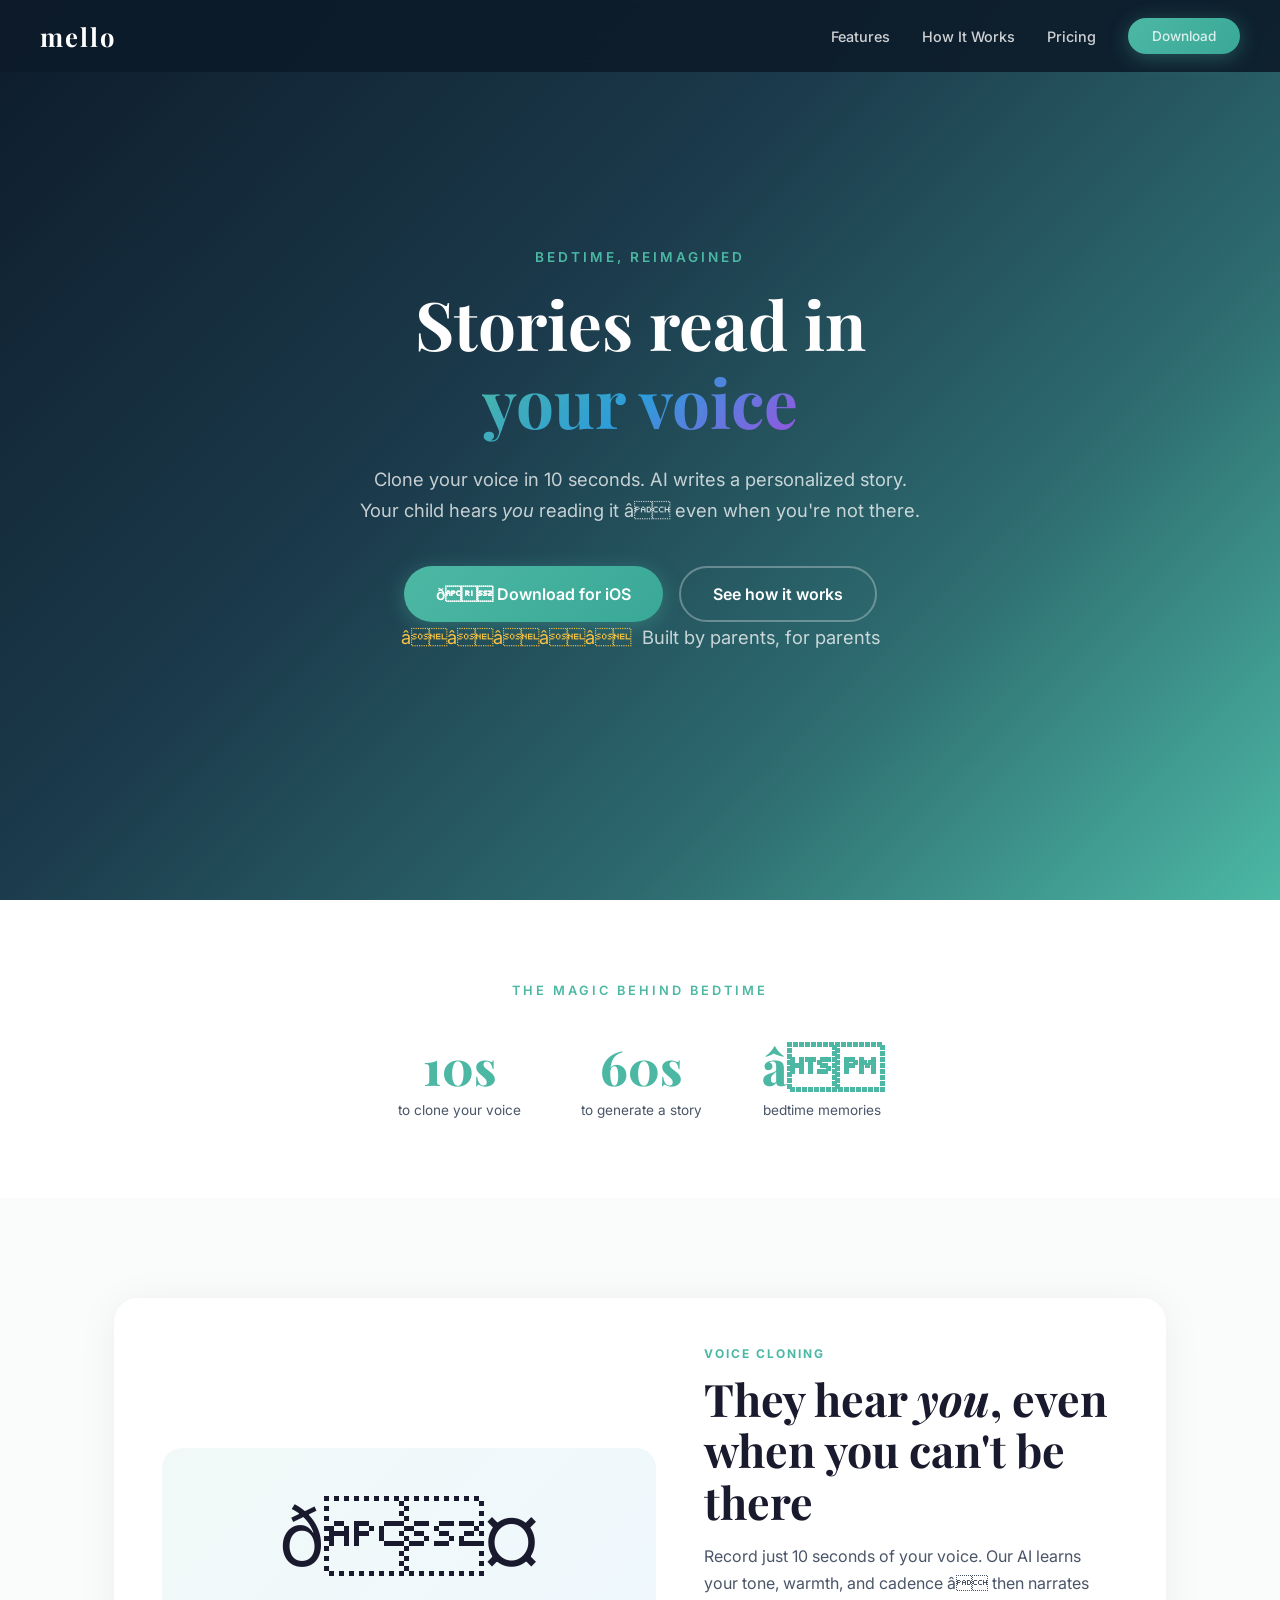
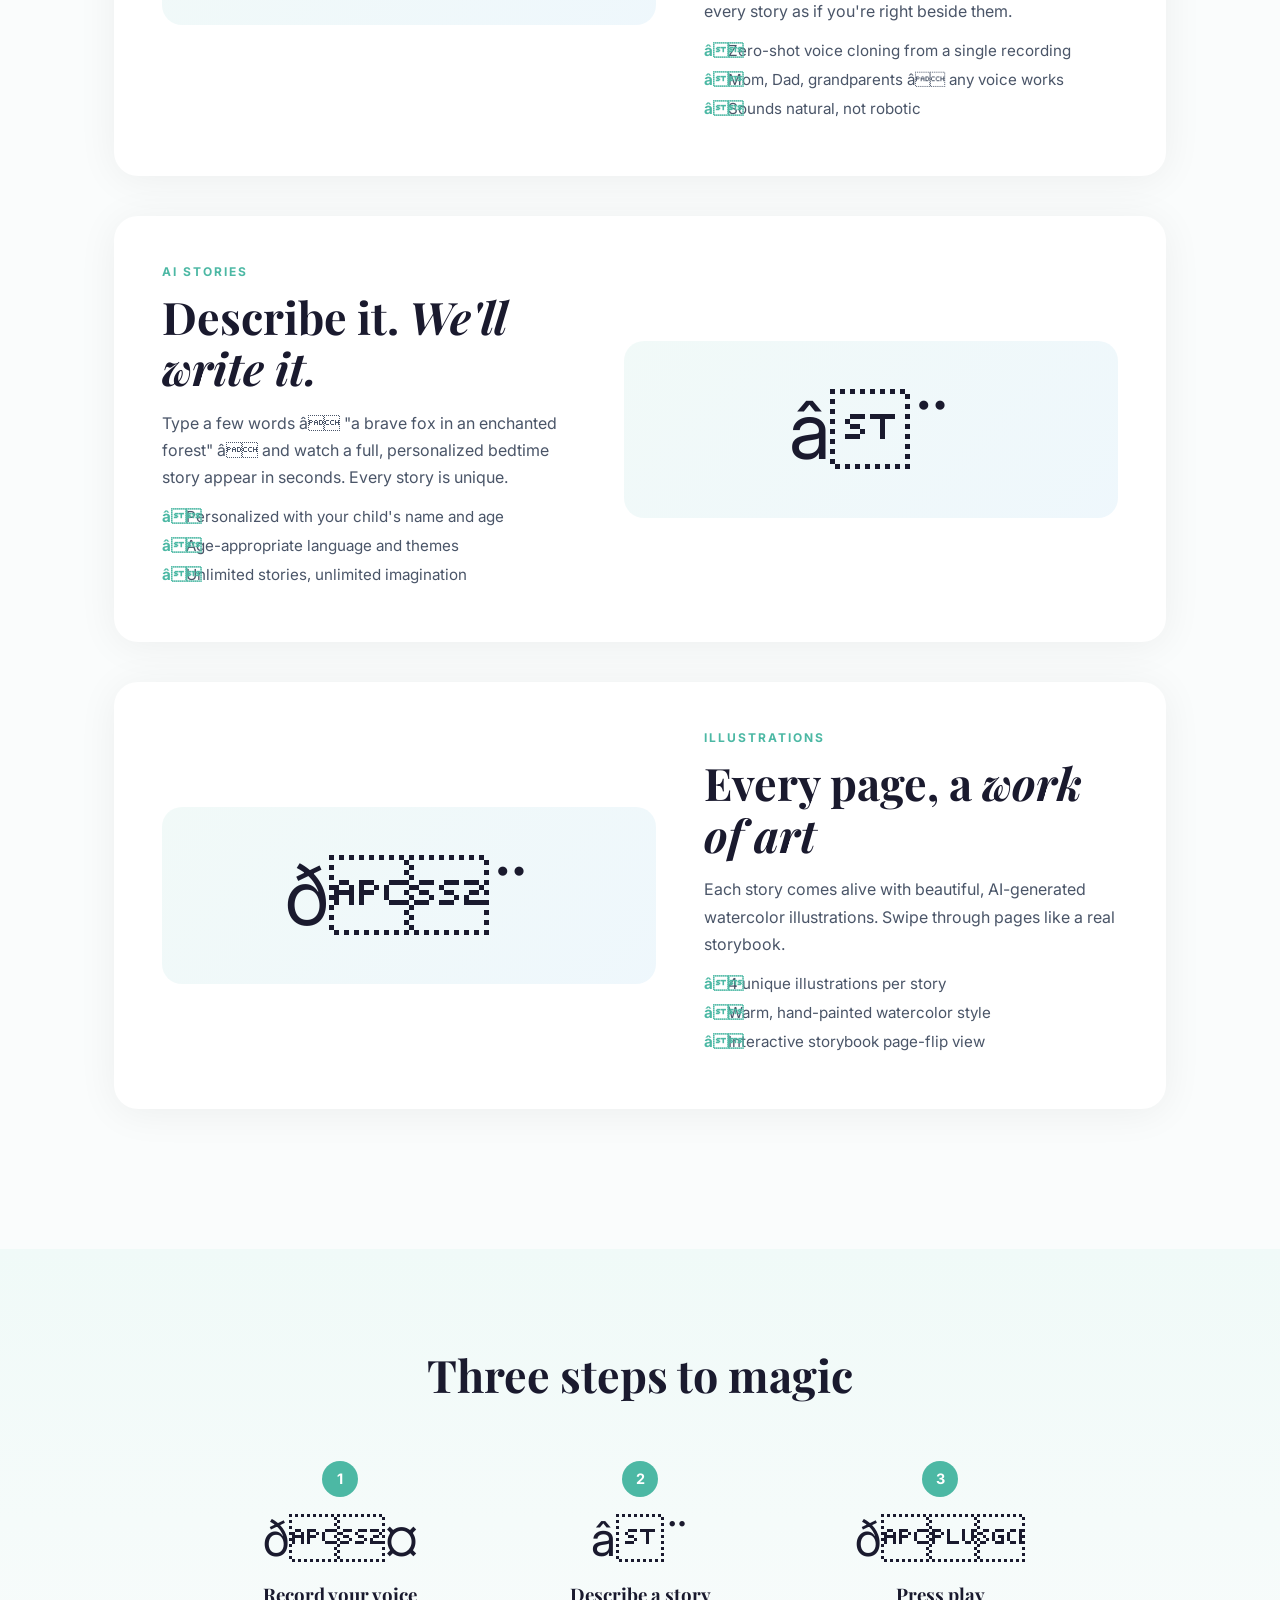
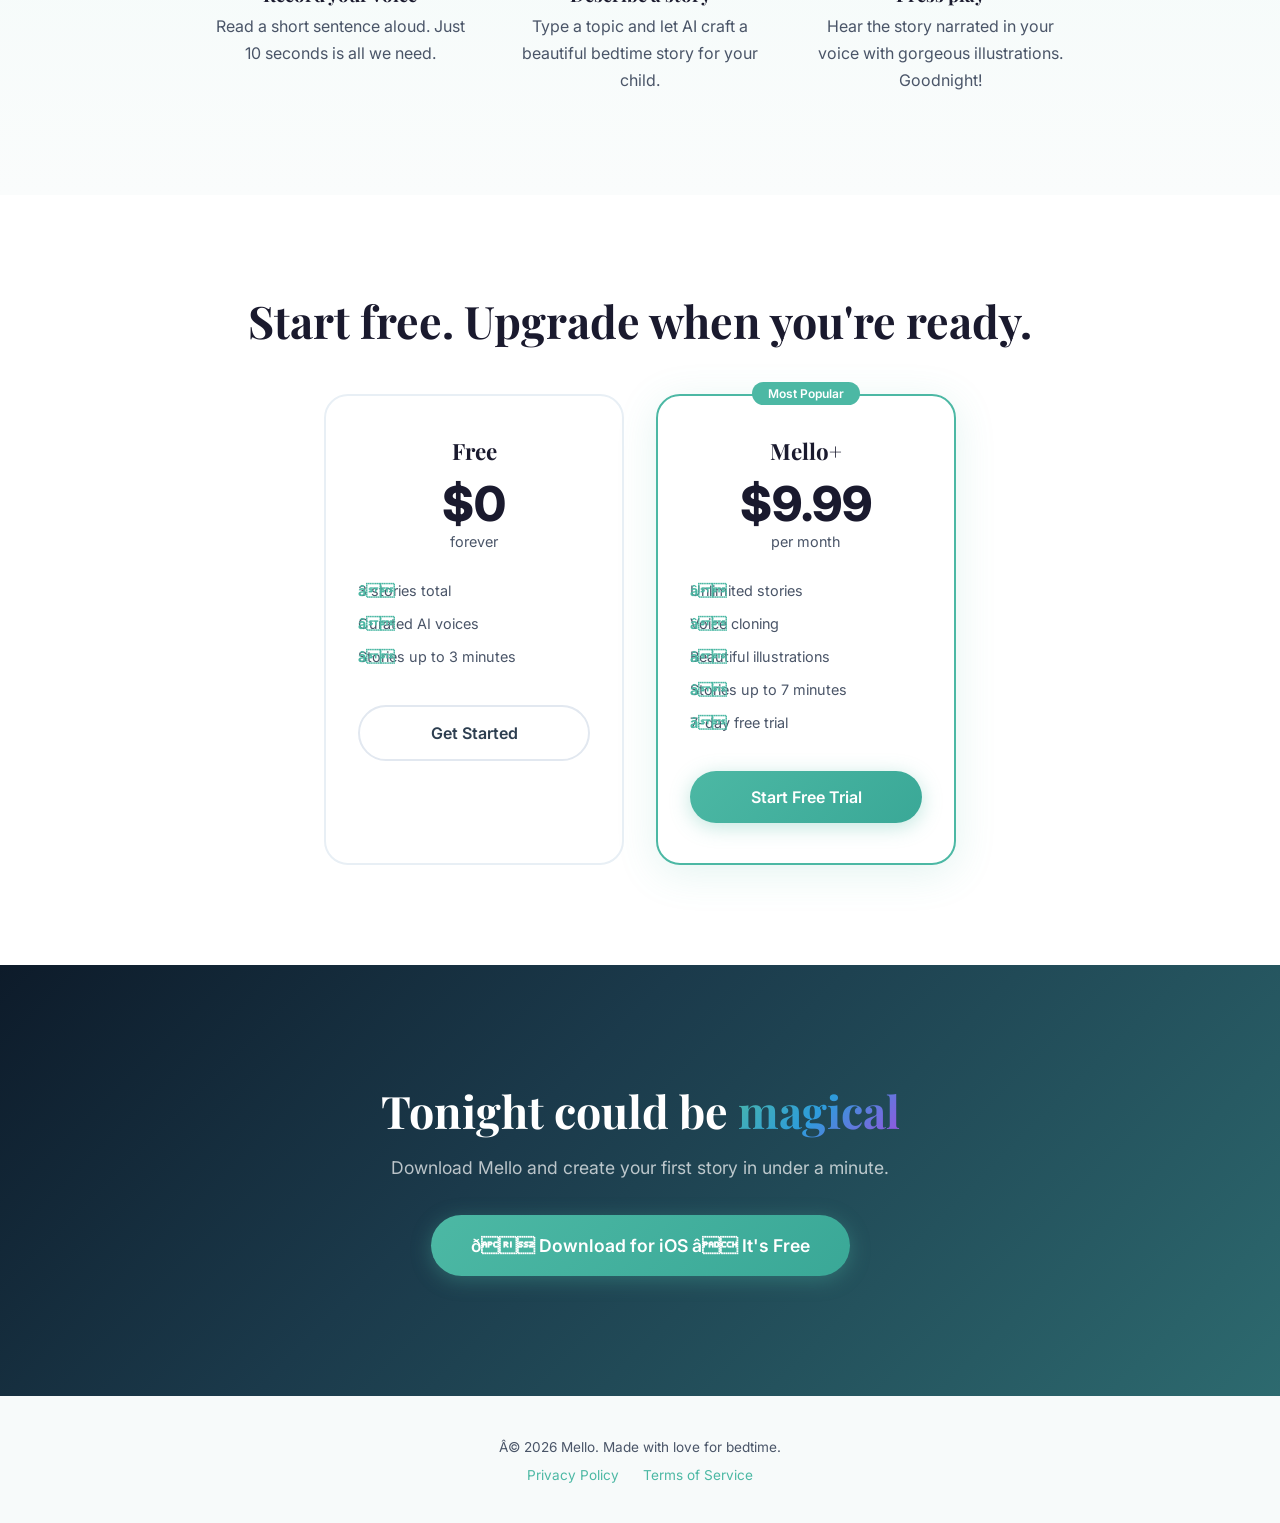
==== index.html @ 6bf2eea3 "Create index.html" ====
<!DOCTYPE html>
<html lang="en">
<head>
<meta charset="UTF-8">
<meta name="viewport" content="width=device-width, initial-scale=1.0">
<title>Mello â Bedtime Stories in Your Voice</title>
<link rel="preconnect" href="https://fonts.googleapis.com">
<link href="https://fonts.googleapis.com/css2?family=Playfair+Display:wght@400;700;800&family=Inter:wght@300;400;500;600;700&display=swap" rel="stylesheet">
<style>
*,*::before,*::after{margin:0;padding:0;box-sizing:border-box}
html{scroll-behavior:smooth}
body{font-family:'Inter',sans-serif;color:#1a1a2e;background:#fafcfc;overflow-x:hidden;-webkit-font-smoothing:antialiased}
h1,h2,h3{font-family:'Playfair Display',serif;font-weight:700;line-height:1.15}
h1{font-size:clamp(2.5rem,6vw,4.2rem)}
h2{font-size:clamp(1.8rem,4vw,2.8rem)}
p{line-height:1.7;color:#4a5568}
a{text-decoration:none;color:inherit}
.gt{background:linear-gradient(135deg,#4CB8A4,#2D9CDB,#9B51E0);-webkit-background-clip:text;-webkit-text-fill-color:transparent;background-clip:text}
.btn{display:inline-flex;align-items:center;gap:8px;padding:16px 32px;border-radius:60px;font-family:'Inter',sans-serif;font-weight:600;font-size:1rem;cursor:pointer;border:none;transition:all .3s ease}
.bp{background:linear-gradient(135deg,#4CB8A4,#3AA897);color:#fff;box-shadow:0 4px 20px rgba(76,184,164,.35)}
.bp:hover{transform:translateY(-2px);box-shadow:0 8px 30px rgba(76,184,164,.5)}
.bg{background:0 0;color:#2D3E50;border:2px solid #e2e8f0}
.bg:hover{border-color:#4CB8A4;color:#4CB8A4}
nav{position:fixed;top:0;left:0;right:0;z-index:100;padding:0 40px;background:rgba(13,27,42,.9);backdrop-filter:blur(20px)}
.ni{max-width:1200px;margin:0 auto;display:flex;align-items:center;justify-content:space-between;height:72px}
.nl{font-family:'Playfair Display',serif;font-size:1.6rem;font-weight:700;color:#fff;letter-spacing:2px}
.nk{display:flex;gap:32px;align-items:center}
.nk a{font-size:.9rem;font-weight:500;color:rgba(255,255,255,.8)}
.nk a:hover{color:#4CB8A4}
.hero{position:relative;min-height:100vh;display:flex;align-items:center;justify-content:center;text-align:center;padding:120px 24px 80px;background:linear-gradient(135deg,#0D1B2A,#1B3A4B 40%,#2D6A6F 70%,#4CB8A4)}
.hero h1{color:#fff;margin-bottom:24px}
.hero p{color:rgba(255,255,255,.75);font-size:1.15rem;max-width:560px;margin:0 auto 40px}
.hero .ey{font-size:.85rem;text-transform:uppercase;letter-spacing:3px;color:#4CB8A4;margin-bottom:16px;font-weight:600}
.hc{display:flex;gap:16px;justify-content:center;flex-wrap:wrap}
.sp{color:rgba(255,255,255,.5);font-size:.85rem;margin-top:24px}
.sp .st{color:#f6c343;margin-right:6px}
section.s{padding:100px 24px;max-width:1100px;margin:0 auto}
.tb{text-align:center;padding:80px 24px;background:#fff}
.ts{display:flex;justify-content:center;gap:60px;flex-wrap:wrap;margin-top:32px}
.ti{text-align:center}
.ti .tn{font-family:'Playfair Display',serif;font-size:3rem;font-weight:800;color:#4CB8A4}
.ti .tl{font-size:.85rem;color:#4a5568;margin-top:4px}
.fc{background:#fff;border-radius:24px;padding:48px;margin-bottom:40px;box-shadow:0 4px 40px rgba(0,0,0,.06);display:flex;gap:48px;align-items:center}
.fc.rv{flex-direction:row-reverse}
.fv{flex:1;min-width:200px;font-size:5rem;text-align:center;padding:40px;background:linear-gradient(135deg,rgba(76,184,164,.08),rgba(45,156,219,.08));border-radius:20px}
.ft{flex:1;min-width:280px}
.ft .tag{font-size:.75rem;text-transform:uppercase;letter-spacing:2px;color:#4CB8A4;font-weight:700;margin-bottom:12px}
.ft h2{margin-bottom:16px}
.ft p{margin-bottom:16px}
.ft ul{list-style:none;margin-top:16px}
.ft li{position:relative;padding-left:24px;margin-bottom:10px;color:#4a5568;font-size:.95rem}
.ft li::before{content:'â';position:absolute;left:0;color:#4CB8A4;font-weight:700}
.hw{text-align:center;padding:100px 24px;background:linear-gradient(180deg,#f0faf8,#fafcfc)}
.hw h2{margin-bottom:60px}
.steps{display:flex;justify-content:center;gap:40px;flex-wrap:wrap}
.step{text-align:center;max-width:260px}
.step .ic{font-size:3rem;margin-bottom:16px}
.step .num{width:36px;height:36px;border-radius:50%;background:#4CB8A4;color:#fff;display:inline-flex;align-items:center;justify-content:center;font-weight:700;font-size:.9rem;margin-bottom:12px}
.step h3{margin-bottom:8px}
.pr{text-align:center;padding:100px 24px;background:#fff}
.pr h2{margin-bottom:48px}
.pc{display:flex;justify-content:center;gap:32px;flex-wrap:wrap}
.pi{border:2px solid #e8eff5;border-radius:24px;padding:40px 32px;width:300px;text-align:center;transition:transform .3s}
.pi:hover{transform:translateY(-4px)}
.pi.pop{border-color:#4CB8A4;position:relative;box-shadow:0 8px 40px rgba(76,184,164,.15)}
.pi.pop::before{content:'Most Popular';position:absolute;top:-14px;left:50%;transform:translateX(-50%);background:#4CB8A4;color:#fff;padding:4px 16px;border-radius:20px;font-size:.75rem;font-weight:600}
.pi .tier{font-family:'Playfair Display',serif;font-size:1.4rem;font-weight:700;margin-bottom:8px}
.pi .price{font-size:3rem;font-weight:800;color:#1a1a2e}
.pi .per{color:#4a5568;font-size:.9rem;margin-bottom:24px}
.pi ul{list-style:none;text-align:left;margin-bottom:32px}
.pi li{padding:8px 0;padd	ng-left:24px;position:relative;color:#4a5568;font-size:.9rem}
.pi li::before{content:'â';position:absolute;left:0;color:#4CB8A4;font-weight:700}
.cta{text-align:center;padding:120px 24px;background:linear-gradient(135deg,#0D1B2A,#1B3A4B 40%,#2D6A6F)}
.cta h2{color:#fff;margin-bottom:16px}
.cta p{color:rgba(255,255,255,.7);margin-bottom:32px;font-size:1.1rem}
footer{text-align:center;padding:40px;color:#4a5568;font-size:.85rem;background:#f7fafa}
footer a{color:#4CB8A4;margin:0 12px}
@media(max-width:768px){
.fc,.fc.rv{flex-direction:column}
.nk{display:none}
nav{padding:0 20px}
.hero{padding:100px 20px 60px}
.steps{flex-direction:column;align-items:center}
}
</style>
</head>
<body>
<nav><div class="ni"><a href="#" class="nl">mello</a><div class="nk"><a href="#features">Features</a><a href="#how">How It Works</a><a href="#pricing">Pricing</a><a href="#" class="btn bp" style="padding:10px 24px;font-size:.85rem">Download</a></div></div></nav>
<section class="hero"><div><p class="ey">Bedtime, reimagined</p><h1>Stories read in<br><span class="gt">your voice</span></h1><p>Clone your voice in 10 seconds. AI writes a personalized story. Your child hears <em>you</em> reading it â even when you're not there.</p><div class="hc"><a href="#" class="btn bp">ð Download for iOS</a><a href="#how" class="btn bg" style="color:#fff;border-color:rgba(255,255,255,.3)">See how it works</a></div><p class="sp"><span class="st">âââââ</span> Built by parents, for parents</p></div></section>
<div class="tb"><p style="text-transform:uppercase;letter-spacing:3px;font-size:.8rem;color:#4CB8A4;font-weight:600;margin-bottom:24px">The magic behind bedtime</p><div class="ts"><div class="ti"><div class="tn">10s</div><div class="tl">to clone your voice</div></div><div class="ti"><div class="tn">60s</div><div class="tl">to generate a story</div></div><div class="ti"><div class="tn">â</div><div class="tl">bedtime memories</div></div></div></div>
<section class="s" id="features">
<div class="fc"><div class="fv">ð¤</div><div class="ft"><div class="tag">Voice Cloning</div><h2>They hear <em>you</em>, even when you can't be there</h2><p>Record just 10 seconds of your voice. Our AI learns your tone, warmth, and cadence â then narrates every story as if you're right beside them.</p><ul><li>Zero-shot voice cloning from a single recording</li><li>Mom, Dad, grandparents â any voice works</li><li>Sounds natural, not robotic</li></ul></div></div>
<div class="fc rv"><div class="fv">â¨</div><div class="ft"><div class="tag">AI Stories</div><h2>Describe it. <em>We'll write it.</em></h2><p>Type a few words â "a brave fox in an enchanted forest" â and watch a full, personalized bedtime story appear in seconds. Every story is unique.</p><ul><li>Personalized with your child's name and age</li><li>Age-appropriate language and themes</li><li>Unlimited stories, unlimited imagination</li></ul></div></div>
<div class="fc"><div class="fv">ð¨</div><div class="ft"><div class="tag">Illustrations</div><h2>Every page, a <em>work of art</em></h2><p>Each story comes alive with beautiful, AI-generated watercolor illustrations. Swipe through pages like a real storybook.</p><ul><li>4 unique illustrations per story</li><li>Warm, hand-painted watercolor style</li><li>Interactive storybook page-flip view</li></ul></div></div>
</section>
<section class="hw" id="how"><h2>Three steps to magic</h2><div class="steps"><div class="step"><div class="num">1</div><div class="ic">ð¤</div><h3>Record your voice</h3><p>Read a short sentence aloud. Just 10 seconds is all we need.</p></div><div class="step"><div class="num">2</div><div class="ic">â¨</div><h3>Describe a story</h3><p>Type a topic and let AI craft a beautiful bedtime story for your child.</p></div><div class="step"><div class="num">3</div><div class="ic">ð</div><h3>Press play</h3><p>Hear the story narrated in your voice with gorgeous illustrations. Goodnight!</p></div></div></section>
<section class="pr" id="pricing"><h2>Start free. Upgrade when you're ready.</h2><div class="pc"><div class="pi"><div class="tier">Free</div><div class="price">$0</div><div class="per">forever</div><ul><li>3 stories total</li><li>Curated AI voices</li><li>Stories up to 3 minutes</li></ul><a href="#" class="btn bg" style="width:100%;justify-content:center">Get Started</a></div><div class="pi pop"><div class="tier">Mello+</div><div class="price">$9.99</div><div class="per">per month</div><ul><li>Unlimited stories</li><li>Voice cloning</li><li>Beautiful illustrations</li><li>Stories up to 7 minutes</li><li>7-day free trial</li></ul><a href="#" class="btn bp" style="width:100%;justify-content:center">Start Free Trial</a></div></div></section>
<section class="cta"><h2>Tonight could be <span class="gt">magical</span></h2><p>Download Mello and create your first story in under a minute.</p><a href="#" class="btn bp" style="font-size:1.1rem;padding:20px 40px">ð Download for iOS â It's Free</a></section>
<footer><p style="margin-bottom:8px">Â© 2026 Mello. Made with love for bedtime.</p><a href="/privacy">Privacy Policy</a><a href="/terms">Terms of Service</a></footer>
</body>
</html>
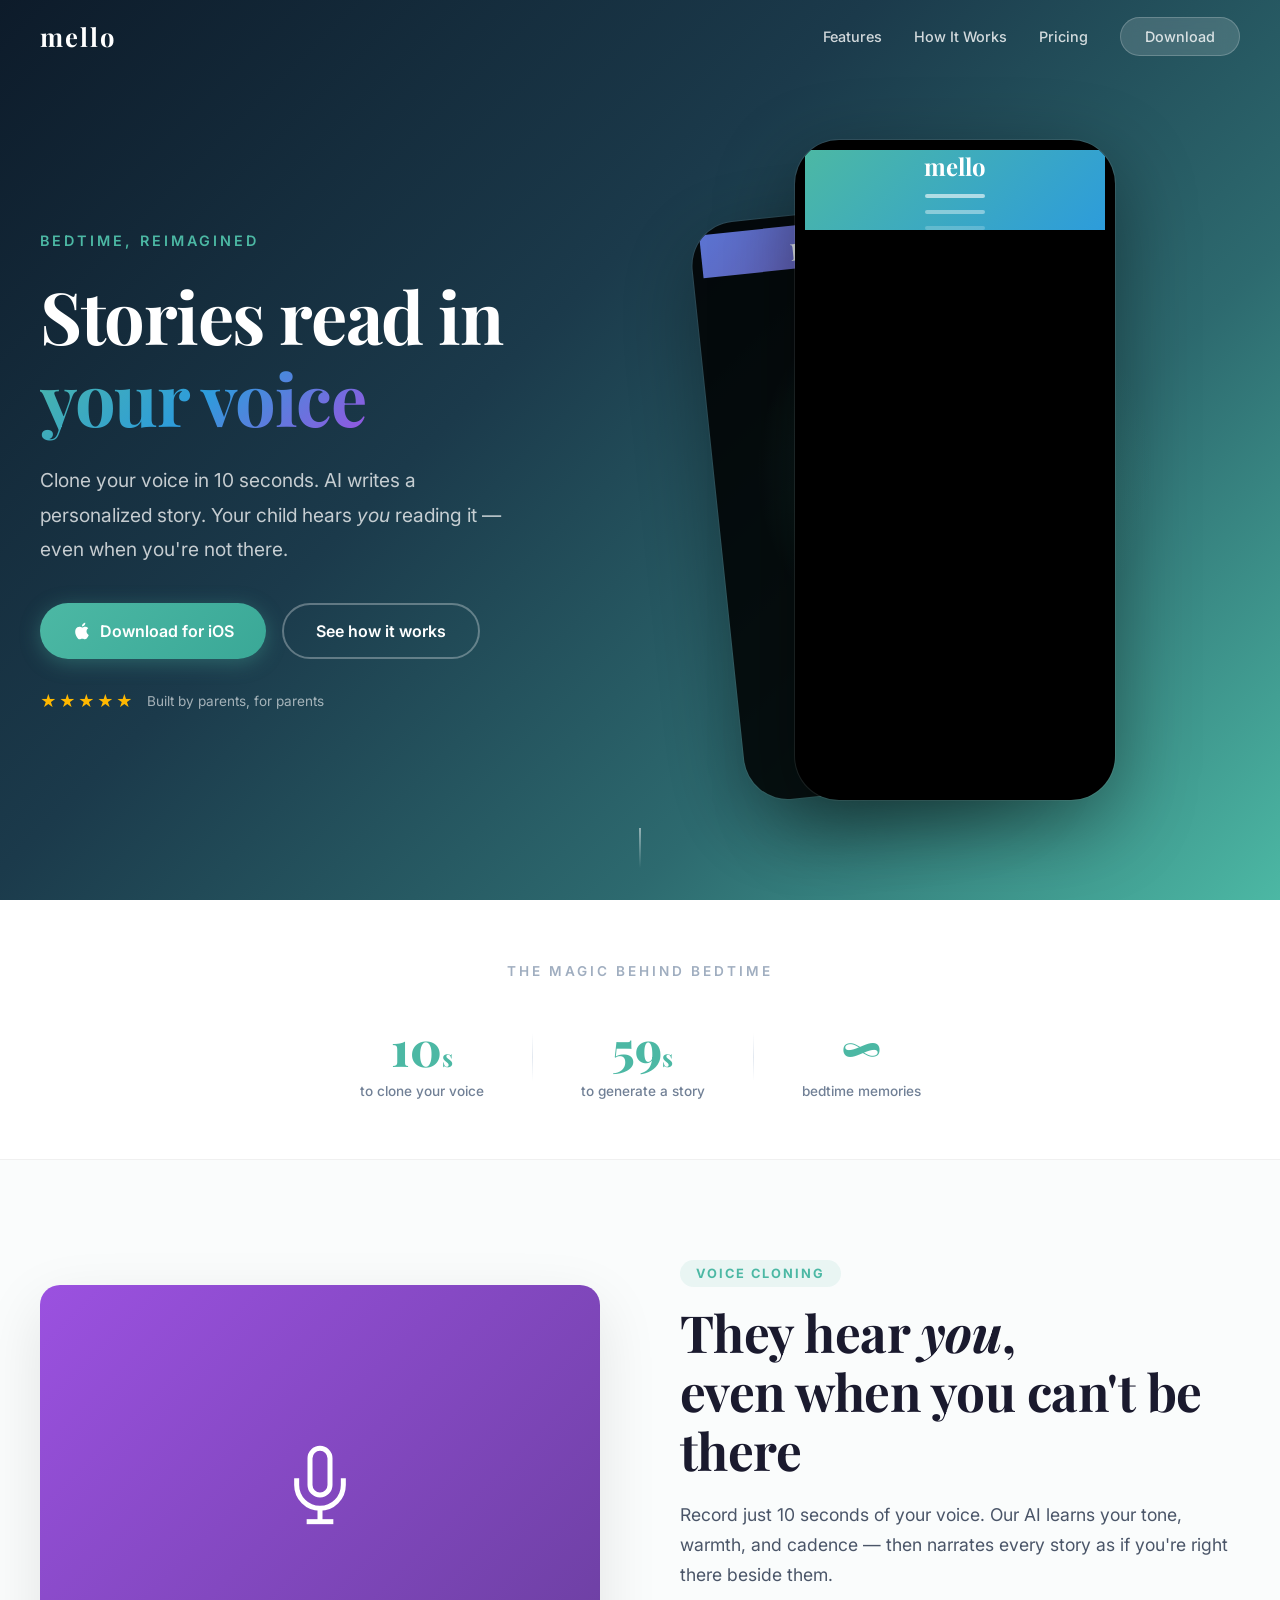
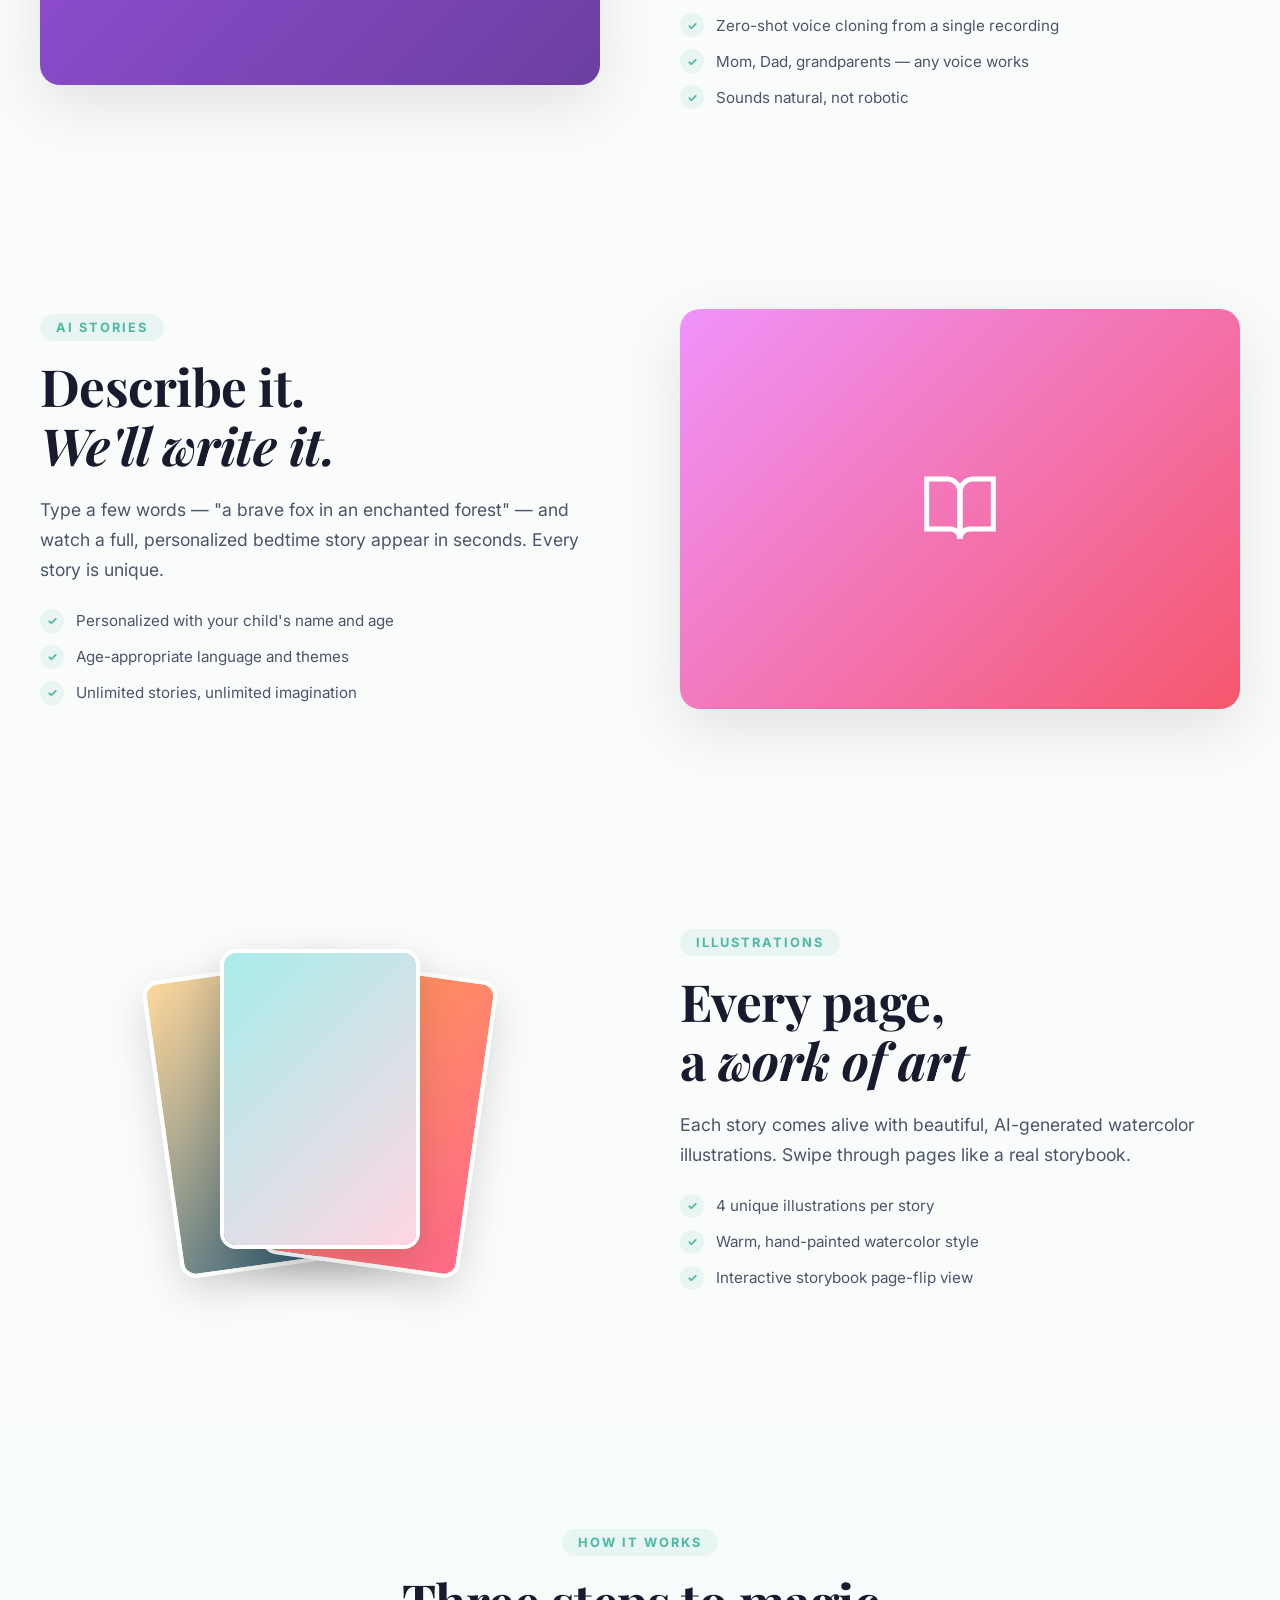
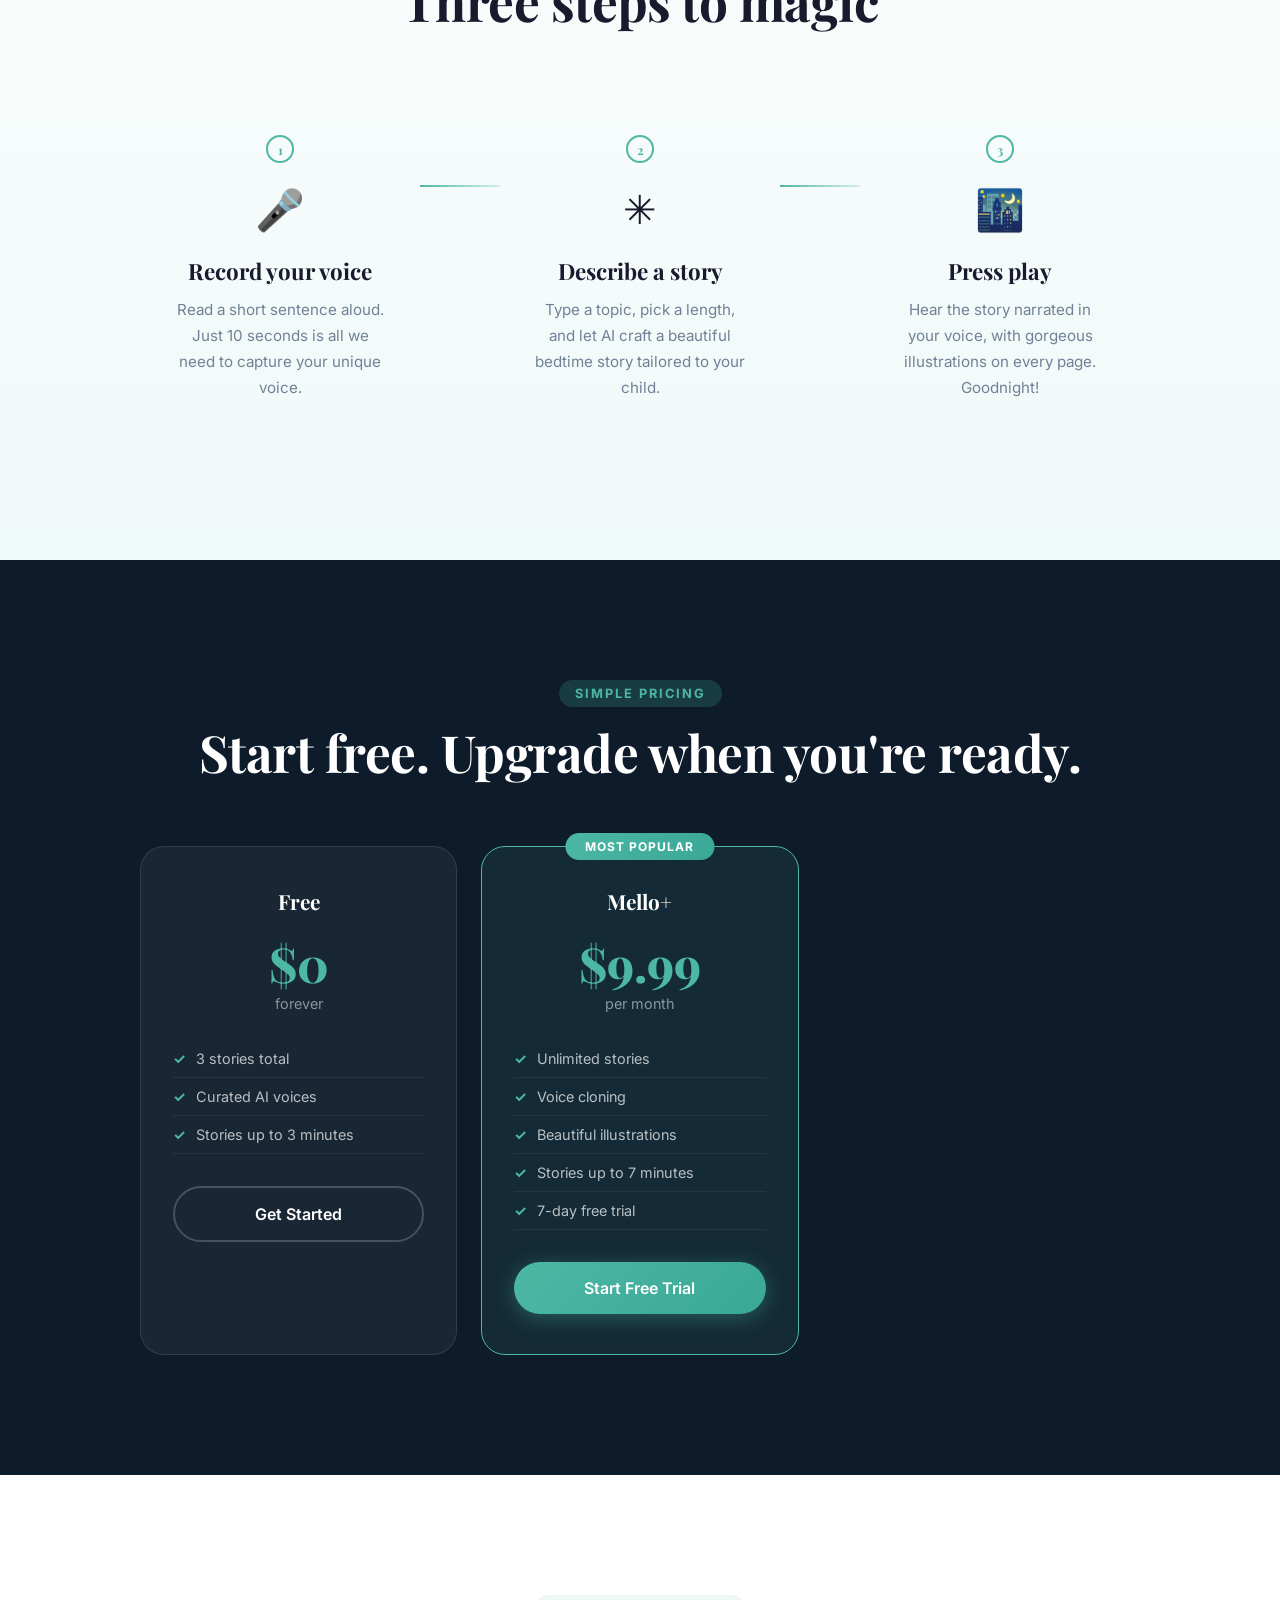
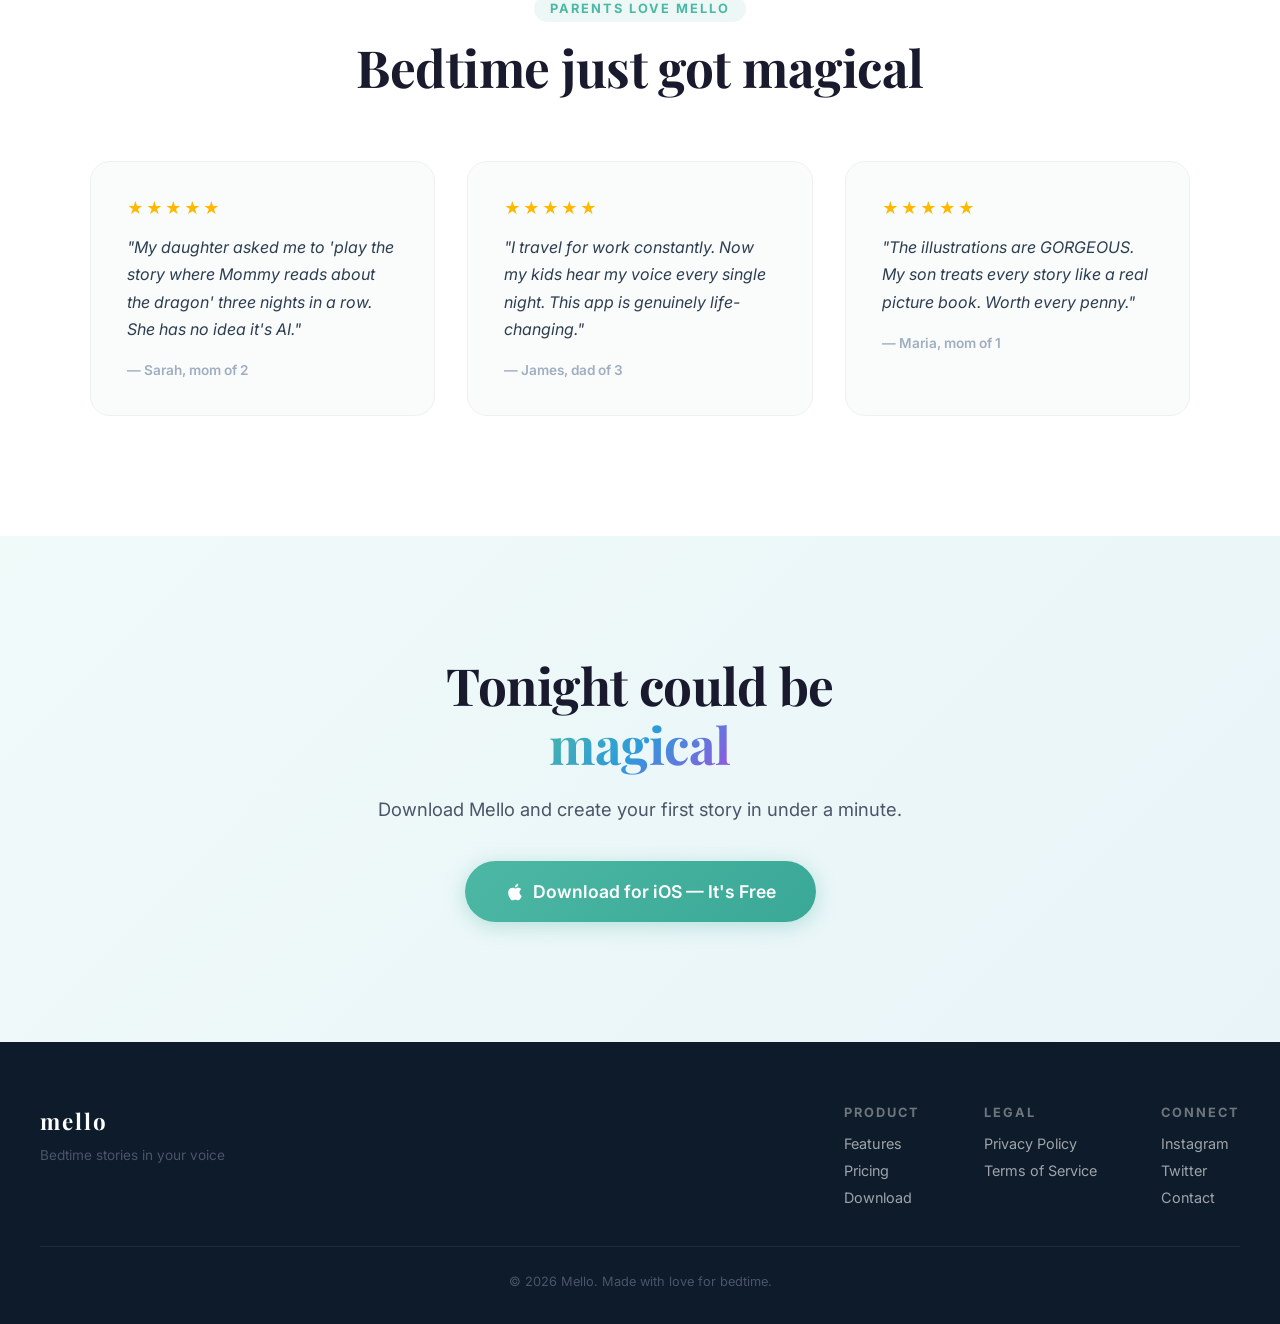
==== commit ca68566d: "Fix website: replace broken index.html with full combined version" ====
--- a/index.html
+++ b/index.html
@@ -1,106 +1,309 @@
 <!DOCTYPE html>
 <html lang="en">
 <head>
-<meta charset="UTF-8">
-<meta name="viewport" content="width=device-width, initial-scale=1.0">
-<title>Mello â Bedtime Stories in Your Voice</title>
-<link rel="preconnect" href="https://fonts.googleapis.com">
-<link href="https://fonts.googleapis.com/css2?family=Playfair+Display:wght@400;700;800&family=Inter:wght@300;400;500;600;700&display=swap" rel="stylesheet">
-<style>
-*,*::before,*::after{margin:0;padding:0;box-sizing:border-box}
-html{scroll-behavior:smooth}
-body{font-family:'Inter',sans-serif;color:#1a1a2e;background:#fafcfc;overflow-x:hidden;-webkit-font-smoothing:antialiased}
-h1,h2,h3{font-family:'Playfair Display',serif;font-weight:700;line-height:1.15}
-h1{font-size:clamp(2.5rem,6vw,4.2rem)}
-h2{font-size:clamp(1.8rem,4vw,2.8rem)}
-p{line-height:1.7;color:#4a5568}
-a{text-decoration:none;color:inherit}
-.gt{background:linear-gradient(135deg,#4CB8A4,#2D9CDB,#9B51E0);-webkit-background-clip:text;-webkit-text-fill-color:transparent;background-clip:text}
-.btn{display:inline-flex;align-items:center;gap:8px;padding:16px 32px;border-radius:60px;font-family:'Inter',sans-serif;font-weight:600;font-size:1rem;cursor:pointer;border:none;transition:all .3s ease}
-.bp{background:linear-gradient(135deg,#4CB8A4,#3AA897);color:#fff;box-shadow:0 4px 20px rgba(76,184,164,.35)}
-.bp:hover{transform:translateY(-2px);box-shadow:0 8px 30px rgba(76,184,164,.5)}
-.bg{background:0 0;color:#2D3E50;border:2px solid #e2e8f0}
-.bg:hover{border-color:#4CB8A4;color:#4CB8A4}
-nav{position:fixed;top:0;left:0;right:0;z-index:100;padding:0 40px;background:rgba(13,27,42,.9);backdrop-filter:blur(20px)}
-.ni{max-width:1200px;margin:0 auto;display:flex;align-items:center;justify-content:space-between;height:72px}
-.nl{font-family:'Playfair Display',serif;font-size:1.6rem;font-weight:700;color:#fff;letter-spacing:2px}
-.nk{display:flex;gap:32px;align-items:center}
-.nk a{font-size:.9rem;font-weight:500;color:rgba(255,255,255,.8)}
-.nk a:hover{color:#4CB8A4}
-.hero{position:relative;min-height:100vh;display:flex;align-items:center;justify-content:center;text-align:center;padding:120px 24px 80px;background:linear-gradient(135deg,#0D1B2A,#1B3A4B 40%,#2D6A6F 70%,#4CB8A4)}
-.hero h1{color:#fff;margin-bottom:24px}
-.hero p{color:rgba(255,255,255,.75);font-size:1.15rem;max-width:560px;margin:0 auto 40px}
-.hero .ey{font-size:.85rem;text-transform:uppercase;letter-spacing:3px;color:#4CB8A4;margin-bottom:16px;font-weight:600}
-.hc{display:flex;gap:16px;justify-content:center;flex-wrap:wrap}
-.sp{color:rgba(255,255,255,.5);font-size:.85rem;margin-top:24px}
-.sp .st{color:#f6c343;margin-right:6px}
-section.s{padding:100px 24px;max-width:1100px;margin:0 auto}
-.tb{text-align:center;padding:80px 24px;background:#fff}
-.ts{display:flex;justify-content:center;gap:60px;flex-wrap:wrap;margin-top:32px}
-.ti{text-align:center}
-.ti .tn{font-family:'Playfair Display',serif;font-size:3rem;font-weight:800;color:#4CB8A4}
-.ti .tl{font-size:.85rem;color:#4a5568;margin-top:4px}
-.fc{background:#fff;border-radius:24px;padding:48px;margin-bottom:40px;box-shadow:0 4px 40px rgba(0,0,0,.06);display:flex;gap:48px;align-items:center}
-.fc.rv{flex-direction:row-reverse}
-.fv{flex:1;min-width:200px;font-size:5rem;text-align:center;padding:40px;background:linear-gradient(135deg,rgba(76,184,164,.08),rgba(45,156,219,.08));border-radius:20px}
-.ft{flex:1;min-width:280px}
-.ft .tag{font-size:.75rem;text-transform:uppercase;letter-spacing:2px;color:#4CB8A4;font-weight:700;margin-bottom:12px}
-.ft h2{margin-bottom:16px}
-.ft p{margin-bottom:16px}
-.ft ul{list-style:none;margin-top:16px}
-.ft li{position:relative;padding-left:24px;margin-bottom:10px;color:#4a5568;font-size:.95rem}
-.ft li::before{content:'â';position:absolute;left:0;color:#4CB8A4;font-weight:700}
-.hw{text-align:center;padding:100px 24px;background:linear-gradient(180deg,#f0faf8,#fafcfc)}
-.hw h2{margin-bottom:60px}
-.steps{display:flex;justify-content:center;gap:40px;flex-wrap:wrap}
-.step{text-align:center;max-width:260px}
-.step .ic{font-size:3rem;margin-bottom:16px}
-.step .num{width:36px;height:36px;border-radius:50%;background:#4CB8A4;color:#fff;display:inline-flex;align-items:center;justify-content:center;font-weight:700;font-size:.9rem;margin-bottom:12px}
-.step h3{margin-bottom:8px}
-.pr{text-align:center;padding:100px 24px;background:#fff}
-.pr h2{margin-bottom:48px}
-.pc{display:flex;justify-content:center;gap:32px;flex-wrap:wrap}
-.pi{border:2px solid #e8eff5;border-radius:24px;padding:40px 32px;width:300px;text-align:center;transition:transform .3s}
-.pi:hover{transform:translateY(-4px)}
-.pi.pop{border-color:#4CB8A4;position:relative;box-shadow:0 8px 40px rgba(76,184,164,.15)}
-.pi.pop::before{content:'Most Popular';position:absolute;top:-14px;left:50%;transform:translateX(-50%);background:#4CB8A4;color:#fff;padding:4px 16px;border-radius:20px;font-size:.75rem;font-weight:600}
-.pi .tier{font-family:'Playfair Display',serif;font-size:1.4rem;font-weight:700;margin-bottom:8px}
-.pi .price{font-size:3rem;font-weight:800;color:#1a1a2e}
-.pi .per{color:#4a5568;font-size:.9rem;margin-bottom:24px}
-.pi ul{list-style:none;text-align:left;margin-bottom:32px}
-.pi li{padding:8px 0;padd	ng-left:24px;position:relative;color:#4a5568;font-size:.9rem}
-.pi li::before{content:'â';position:absolute;left:0;color:#4CB8A4;font-weight:700}
-.cta{text-align:center;padding:120px 24px;background:linear-gradient(135deg,#0D1B2A,#1B3A4B 40%,#2D6A6F)}
-.cta h2{color:#fff;margin-bottom:16px}
-.cta p{color:rgba(255,255,255,.7);margin-bottom:32px;font-size:1.1rem}
-footer{text-align:center;padding:40px;color:#4a5568;font-size:.85rem;background:#f7fafa}
-footer a{color:#4CB8A4;margin:0 12px}
-@media(max-width:768px){
-.fc,.fc.rv{flex-direction:column}
-.nk{display:none}
-nav{padding:0 20px}
-.hero{padding:100px 20px 60px}
-.steps{flex-direction:column;align-items:center}
-}
-</style>
+    <meta charset="UTF-8">
+    <meta name="viewport" content="width=device-width, initial-scale=1.0">
+    <title>Mello &mdash; Bedtime Stories in Your Voice</title>
+    <link rel="preconnect" href="https://fonts.googleapis.com">
+    <link rel="preconnect" href="https://fonts.gstatic.com" crossorigin>
+    <link href="https://fonts.googleapis.com/css2?family=Playfair+Display:wght@400;500;600;700;800&family=Inter:wght@300;400;500;600;700&display=swap" rel="stylesheet">
+    <style>
+*,*::before,*::after{margin:0;padding:0;box-sizing:border-box}html{scroll-behavior:smooth;font-size:16px}body{font-family:'Inter',-apple-system,sans-serif;color:#1a1a2e;background:#fafcfc;overflow-x:hidden;-webkit-font-smoothing:antialiased}img{max-width:100%;display:block}a{text-decoration:none;color:inherit}em{font-style:italic}h1,h2,h3,h4{font-family:'Playfair Display',Georgia,serif;font-weight:700;line-height:1.15}h1{font-size:clamp(2.8rem,6vw,4.5rem);letter-spacing:-0.02em}h2{font-size:clamp(2rem,4vw,3.2rem);letter-spacing:-0.01em}h3{font-size:1.4rem}p{line-height:1.7;color:#4a5568}.gradient-text{background:linear-gradient(135deg,#4CB8A4,#2D9CDB,#9B51E0);-webkit-background-clip:text;-webkit-text-fill-color:transparent;background-clip:text}.btn{display:inline-flex;align-items:center;gap:8px;padding:16px 32px;border-radius:60px;font-family:'Inter',sans-serif;font-weight:600;font-size:1rem;transition:all 0.3s cubic-bezier(0.4,0,0.2,1);cursor:pointer;border:none}.btn-primary{background:linear-gradient(135deg,#4CB8A4,#3AA897);color:white;box-shadow:0 4px 20px rgba(76,184,164,0.35)}.btn-primary:hover{transform:translateY(-2px);box-shadow:0 8px 30px rgba(76,184,164,0.5)}.btn-ghost{background:transparent;color:#2D3E50;border:2px solid #e2e8f0}.btn-ghost:hover{border-color:#4CB8A4;color:#4CB8A4}.btn-lg{padding:20px 40px;font-size:1.1rem}.btn-full{width:100%;justify-content:center}.nav{position:fixed;top:0;left:0;right:0;z-index:100;padding:0 40px;transition:all 0.4s ease}.nav.scrolled{background:rgba(255,255,255,0.85);backdrop-filter:blur(20px);-webkit-backdrop-filter:blur(20px);border-bottom:1px solid rgba(0,0,0,0.06)}.nav-inner{max-width:1200px;margin:0 auto;display:flex;align-items:center;justify-content:space-between;height:72px}.nav-logo{font-family:'Playfair Display',serif;font-size:1.6rem;font-weight:700;color:white;letter-spacing:2px;transition:color 0.3s}.nav.scrolled .nav-logo{color:#1a1a2e}.nav-links{display:flex;align-items:center;gap:32px}.nav-links a{font-size:0.9rem;font-weight:500;color:rgba(255,255,255,0.8);transition:color 0.3s}.nav.scrolled .nav-links a{color:#4a5568}.nav-links a:hover{color:#4CB8A4}.nav-cta{background:rgba(255,255,255,0.15)!important;padding:10px 24px!important;border-radius:60px!important;backdrop-filter:blur(10px);border:1px solid rgba(255,255,255,0.2)!important}.nav.scrolled .nav-cta{background:#4CB8A4!important;color:white!important;border-color:transparent!important}.hero{position:relative;min-height:100vh;display:flex;align-items:center;padding:120px 40px 80px;overflow:hidden}.hero-bg{position:absolute;inset:0;background:linear-gradient(135deg,#0D1B2A 0%,#1B3A4B 40%,#2D6A6F 70%,#4CB8A4 100%);z-index:0}.hero-stars{position:absolute;inset:0;z-index:1;pointer-events:none}.hero-stars .star{position:absolute;width:3px;height:3px;background:white;border-radius:50%;animation:twinkle var(--duration) ease-in-out infinite;opacity:0}@keyframes twinkle{0%,100%{opacity:0.2;transform:scale(1)}50%{opacity:1;transform:scale(1.5)}}.hero-content{position:relative;z-index:2;max-width:1200px;margin:0 auto;display:grid;grid-template-columns:1fr 1fr;gap:60px;align-items:center;width:100%}.hero-visual{overflow:visible;min-height:640px}.hero-text{color:white}.hero-eyebrow{font-size:0.9rem;font-weight:600;text-transform:uppercase;letter-spacing:3px;color:#4CB8A4;margin-bottom:20px}.hero-headline{color:white;margin-bottom:24px}.hero-sub{font-size:1.2rem;color:rgba(255,255,255,0.75);max-width:480px;margin-bottom:36px;line-height:1.8}.hero-ctas{display:flex;gap:16px;flex-wrap:wrap}.hero-ctas .btn-ghost{color:white;border-color:rgba(255,255,255,0.3)}.hero-ctas .btn-ghost:hover{border-color:#4CB8A4;color:#4CB8A4}.hero-social-proof{display:flex;align-items:center;gap:12px;margin-top:32px;color:rgba(255,255,255,0.6);font-size:0.85rem}.hero-social-proof .stars{color:#FFB800;font-size:1rem;letter-spacing:2px}.phone-duo{position:relative;display:flex;justify-content:center;align-items:center;height:640px}.phone-mockup{position:absolute;transition:all 0.5s cubic-bezier(0.4,0,0.2,1)}.phone-frame{border-radius:44px;background:#000;padding:10px;box-shadow:0 25px 80px rgba(0,0,0,0.4),0 0 0 1px rgba(255,255,255,0.1);overflow:hidden;transition:all 0.5s cubic-bezier(0.4,0,0.2,1)}.phone-front .phone-frame{width:320px;height:660px;animation:float 6s ease-in-out infinite}.phone-front{z-index:3}.phone-back .phone-frame{width:280px;height:580px}.phone-back{z-index:1;transform:rotate(-6deg) translate(-100px,20px)}.phone-back .phone-frame{opacity:0.85}.phone-back:hover{z-index:10;transform:rotate(0deg) translate(-80px,-10px)}.phone-back:hover .phone-frame{opacity:1;width:320px;height:660px;box-shadow:0 30px 100px rgba(0,0,0,0.5),0 0 0 1px rgba(255,255,255,0.15)}@keyframes float{0%,100%{transform:translateY(0)}50%{transform:translateY(-12px)}}.phone-screen{width:100%;height:100%;border-radius:34px;object-fit:cover;image-rendering:-webkit-optimize-contrast;-webkit-transform:translateZ(0);transform:translateZ(0);filter:contrast(1.05) brightness(1.02)}.phone-side .phone-screen{border-radius:28px}.phone-side:hover .phone-screen{border-radius:34px}.phone-glow{position:absolute;width:400px;height:400px;background:radial-gradient(circle,rgba(76,184,164,0.3) 0%,transparent 70%);top:50%;left:50%;transform:translate(-50%,-50%);z-index:-1;animation:pulse-glow 4s ease-in-out infinite}@keyframes pulse-glow{0%,100%{opacity:0.5;transform:translate(-50%,-50%) scale(1)}50%{opacity:1;transform:translate(-50%,-50%) scale(1.1)}}.hero-scroll-indicator{position:absolute;bottom:32px;left:50%;transform:translateX(-50%);z-index:2}.scroll-line{width:2px;height:40px;background:linear-gradient(to bottom,rgba(255,255,255,0.5),transparent);animation:scroll-hint 2s ease-in-out infinite}@keyframes scroll-hint{0%{opacity:1;transform:scaleY(1)}50%{opacity:0.3;transform:scaleY(0.5)}100%{opacity:1;transform:scaleY(1)}}.trust-bar{padding:60px 40px;text-align:center;background:white;border-bottom:1px solid #f0f0f0}.trust-label{font-size:0.85rem;font-weight:600;text-transform:uppercase;letter-spacing:3px;color:#a0aec0;margin-bottom:32px}.trust-stats{display:flex;align-items:center;justify-content:center;gap:48px;max-width:700px;margin:0 auto}.stat{text-align:center}.stat-number{font-family:'Playfair Display',serif;font-size:3rem;font-weight:800;color:#4CB8A4}.stat-suffix{font-family:'Playfair Display',serif;font-size:1.5rem;font-weight:700;color:#4CB8A4}.stat-label{display:block;font-size:0.85rem;color:#718096;margin-top:4px;font-weight:500}.stat-divider{width:1px;height:48px;background:linear-gradient(to bottom,transparent,#e2e8f0,transparent)}.feature-section{padding:100px 40px}.feature-card{max-width:1200px;margin:0 auto;display:grid;grid-template-columns:1fr 1fr;gap:80px;align-items:center}.feature-card--reversed{direction:rtl}.feature-card--reversed>*{direction:ltr}.feature-tag{display:inline-block;font-size:0.8rem;font-weight:700;text-transform:uppercase;letter-spacing:2px;color:#4CB8A4;padding:6px 16px;border-radius:20px;background:rgba(76,184,164,0.1);margin-bottom:16px}.feature-text h2{margin-bottom:20px;color:#1a1a2e}.feature-text p{font-size:1.1rem;margin-bottom:24px}.feature-list{list-style:none;display:flex;flex-direction:column;gap:12px}.feature-list li{display:flex;align-items:center;gap:12px;font-size:0.95rem;color:#4a5568}.feature-list li::before{content:'\2713';display:flex;align-items:center;justify-content:center;width:24px;height:24px;border-radius:50%;background:rgba(76,184,164,0.1);color:#4CB8A4;font-weight:700;font-size:0.75rem;flex-shrink:0}.feature-img{border-radius:20px;box-shadow:0 20px 60px rgba(0,0,0,0.1)}.storybook-grid{display:flex;justify-content:center;align-items:center;position:relative;height:400px}.storybook-page{position:absolute;width:200px;height:300px;border-radius:16px;overflow:hidden;box-shadow:0 15px 40px rgba(0,0,0,0.15);border:4px solid white;transition:transform 0.6s cubic-bezier(0.4,0,0.2,1)}.storybook-page img{width:100%;height:100%;object-fit:cover}.page-1{transform:rotate(-8deg) translateX(-60px);z-index:1}.page-2{transform:rotate(0deg) translateY(-10px);z-index:2}.page-3{transform:rotate(8deg) translateX(60px);z-index:1}.storybook-grid:hover .page-1{transform:rotate(-12deg) translateX(-90px)}.storybook-grid:hover .page-3{transform:rotate(12deg) translateX(90px)}.how-it-works{padding:120px 40px;background:linear-gradient(180deg,#fafcfc,#f0faf9)}.section-header{text-align:center;margin-bottom:64px}.section-tag{display:inline-block;font-size:0.8rem;font-weight:700;text-transform:uppercase;letter-spacing:2px;color:#4CB8A4;padding:6px 16px;border-radius:20px;background:rgba(76,184,164,0.1);margin-bottom:16px}.section-header h2{color:#1a1a2e}.steps{display:flex;align-items:flex-start;justify-content:center;gap:0;max-width:1000px;margin:0 auto}.step{text-align:center;padding:40px 32px;flex:1}.step-number{font-family:'Playfair Display',serif;font-size:0.8rem;font-weight:700;color:#4CB8A4;width:28px;height:28px;border:2px solid #4CB8A4;border-radius:50%;display:flex;align-items:center;justify-content:center;margin:0 auto 16px}.step-icon{font-size:2.5rem;margin-bottom:20px;display:flex;align-items:center;justify-content:center;height:60px}.step h3{margin-bottom:12px;color:#1a1a2e}.step p{font-size:0.95rem;color:#718096}.step-connector{width:80px;height:2px;background:linear-gradient(to right,#4CB8A4,rgba(76,184,164,0.2));margin-top:90px;flex-shrink:0}.pricing{padding:120px 40px;background:#0D1B2A}.pricing .section-header h2{color:white}.pricing .section-tag{background:rgba(76,184,164,0.2)}.pricing-cards{display:grid;grid-template-columns:repeat(3,1fr);gap:24px;max-width:1000px;margin:0 auto}.pricing-card{background:rgba(255,255,255,0.05);border:1px solid rgba(255,255,255,0.1);border-radius:24px;padding:40px 32px;text-align:center;position:relative;transition:transform 0.3s,border-color 0.3s}.pricing-card:hover{transform:translateY(-4px);border-color:rgba(76,184,164,0.3)}.pricing-card--popular{background:rgba(76,184,164,0.1);border-color:#4CB8A4;transform:scale(1.05)}.pricing-card--popular:hover{transform:scale(1.05) translateY(-4px)}.pricing-badge{position:absolute;top:-14px;left:50%;transform:translateX(-50%);background:linear-gradient(135deg,#4CB8A4,#3AA897);color:white;font-size:0.75rem;font-weight:700;padding:6px 20px;border-radius:20px;text-transform:uppercase;letter-spacing:1px}.pricing-tier{font-family:'Playfair Display',serif;font-size:1.3rem;font-weight:700;color:white;margin-bottom:16px}.pricing-price{font-family:'Playfair Display',serif;font-size:3rem;font-weight:800;color:#4CB8A4}.pricing-period{color:rgba(255,255,255,0.5);font-size:0.9rem;margin-bottom:28px}.pricing-features{list-style:none;text-align:left;margin-bottom:32px}.pricing-features li{padding:10px 0;color:rgba(255,255,255,0.7);font-size:0.9rem;border-bottom:1px solid rgba(255,255,255,0.06)}.pricing-features li::before{content:'\2713';color:#4CB8A4;margin-right:10px;font-weight:700}.pricing .btn-ghost{color:white;border-color:rgba(255,255,255,0.2)}.pricing .btn-ghost:hover{border-color:#4CB8A4;color:#4CB8A4}.testimonials{padding:120px 40px;background:white}.testimonial-grid{display:grid;grid-template-columns:repeat(3,1fr);gap:32px;max-width:1100px;margin:0 auto}.testimonial{padding:36px;background:#fafcfc;border:1px solid #f0f0f0;border-radius:20px;transition:transform 0.3s,box-shadow 0.3s}.testimonial:hover{transform:translateY(-4px);box-shadow:0 12px 40px rgba(0,0,0,0.06)}.testimonial-stars{color:#FFB800;font-size:1rem;letter-spacing:2px;margin-bottom:16px}.testimonial p{font-size:1rem;font-style:italic;color:#2D3E50;line-height:1.7;margin-bottom:16px}.testimonial-author{font-size:0.85rem;font-weight:600;color:#a0aec0}.final-cta{padding:120px 40px;background:linear-gradient(135deg,#f0faf9,#e8f4f8);text-align:center}.final-cta-content{max-width:600px;margin:0 auto}.final-cta h2{margin-bottom:20px}.final-cta p{font-size:1.15rem;margin-bottom:36px}.footer{padding:64px 40px 32px;background:#0D1B2A;color:rgba(255,255,255,0.6)}.footer-inner{max-width:1200px;margin:0 auto;display:flex;justify-content:space-between;padding-bottom:40px;border-bottom:1px solid rgba(255,255,255,0.08)}.footer-logo{font-family:'Playfair Display',serif;font-size:1.4rem;font-weight:700;color:white;letter-spacing:2px}.footer-brand p{margin-top:8px;font-size:0.85rem}.footer-links{display:flex;gap:64px}.footer-col{display:flex;flex-direction:column;gap:10px}.footer-col h4{font-family:'Inter',sans-serif;font-size:0.8rem;font-weight:700;text-transform:uppercase;letter-spacing:2px;color:rgba(255,255,255,0.4);margin-bottom:4px}.footer-col a{font-size:0.9rem;transition:color 0.3s}.footer-col a:hover{color:#4CB8A4}.footer-bottom{max-width:1200px;margin:0 auto;padding-top:24px;text-align:center;font-size:0.8rem}.reveal{opacity:0;transform:translateY(40px);transition:opacity 0.8s cubic-bezier(0.4,0,0.2,1),transform 0.8s cubic-bezier(0.4,0,0.2,1)}.reveal.visible{opacity:1;transform:translateY(0)}.reveal:nth-child(2){transition-delay:0.1s}.reveal:nth-child(3){transition-delay:0.2s}@media (max-width:900px){.hero-content{grid-template-columns:1fr;text-align:center}.hero-sub{margin:0 auto 36px}.hero-ctas{justify-content:center}.hero-social-proof{justify-content:center}.hero-visual{order:-1}.phone-back{display:none}.phone-front .phone-frame{width:260px;height:540px}.feature-card,.feature-card--reversed{grid-template-columns:1fr;gap:40px}.feature-card--reversed{direction:ltl}.pricing-cards{grid-template-columns:1fr;max-width:400px}.pricing-card--popular{transform:none}.testimonial-grid{grid-template-columns:1fr}.steps{flex-direction:column;align-items:center}.step-connector{width:2px;height:40px;margin:0;background:linear-gradient(to bottom,#4CB8A4,rgba(76,184,164,0.2))}.trust-stats{flex-direction:column;gap:24px}.stat-divider{width:48px;height:1px}.footer-inner{flex-direction:column;gap:40px}.footer-links{gap:32px}.nav-links{display:none}}
+    </style>
 </head>
 <body>
-<nav><div class="ni"><a href="#" class="nl">mello</a><div class="nk"><a href="#features">Features</a><a href="#how">How It Works</a><a href="#pricing">Pricing</a><a href="#" class="btn bp" style="padding:10px 24px;font-size:.85rem">Download</a></div></div></nav>
-<section class="hero"><div><p class="ey">Bedtime, reimagined</p><h1>Stories read in<br><span class="gt">your voice</span></h1><p>Clone your voice in 10 seconds. AI writes a personalized story. Your child hears <em>you</em> reading it â even when you're not there.</p><div class="hc"><a href="#" class="btn bp">ð Download for iOS</a><a href="#how" class="btn bg" style="color:#fff;border-color:rgba(255,255,255,.3)">See how it works</a></div><p class="sp"><span class="st">â-â-â-â-â-</span> Built by parents, for parents</p></div></section>
-<div class="tb"><p style="text-transform:uppercase;letter-spacing:3px;font-size:.8rem;color:#4CB8A4;font-weight:600;margin-bottom:24px">The magic behind bedtime</p><div class="ts"><div class="ti"><div class="tn">10s</div><div class="tl">to clone your voice</div></div><div class="ti"><div class="tn">60s</div><div class="tl">to generate a story</div></div><div class="ti"><div class="tn">â</div><div class="tl">bedtime memories</div></div></div></div>
-<section class="s" id="features">
-<div class="fc"><div class="fv">ð¤</div><div class="ft"><div class="tag">Voice Cloning</div><h2>They hear <em>you</em>, even when you can't be there</h2><p>Record just 10 seconds of your voice. Our AI learns your tone, warmth, and cadence â then narrates every story as if you're right beside them.</p><ul><li>Zero-shot voice cloning from a single recording</li><li>Mom, Dad, grandparents â any voice works</li><li>Sounds natural, not robotic</li></ul></div></div>
-<div class="fc rv"><div class="fv">â¨</div><div class="ft"><div class="tag">AI Stories</div><h2>Describe it. <em>We'll write it.</em></h2><p>Type a few words â "a brave fox in an enchanted forest" â and watch a full, personalized bedtime story appear in seconds. Every story is unique.</p><ul><li>Personalized with your child's name and age</li><li>Age-appropriate language and themes</li><li>Unlimited stories, unlimited imagination</li></ul></div></div>
-<div class="fc"><div class="fv">ð¨</div><div class="ft"><div class="tag">Illustrations</div><h2>Every page, a <em>work of art</em></h2><p>Each story comes alive with beautiful, AI-generated watercolor illustrations. Swipe through pages like a real storybook.</p><ul><li>4 unique illustrations per story</li><li>Warm, hand-painted watercolor style</li><li>Interactive storybook page-flip view</li></ul></div></div>
-</section>
-<section class="hw" id="how"><h2>Three steps to magic</h2><div class="steps"><div class="step"><div class="num">1</div><div class="ic">ð¤</div><h3>Record your voice</h3><p>Read a short sentence aloud. Just 10 seconds is all we need.</p></div><div class="step"><div class="num">2</div><div class="ic">â¨</div><h3>Describe a story</h3><p>Type a topic and let AI craft a beautiful bedtime story for your child.</p></div><div class="step"><div class="num">3</div><div class="ic">ð</div><h3>Press play</h3><p>Hear the story narrated in your voice with gorgeous illustrations. Goodnight!</p></div></div></section>
-<section class="pr" id="pricing"><h2>Start free. Upgrade when you're ready.</h2><div class="pc"><div class="pi"><div class="tier">Free</div><div class="price">$0</div><div class="per">forever</div><ul><li>3 stories total</li><li>Curated AI voices</li><li>Stories up to 3 minutes</li></ul><a href="#" class="btn bg" style="width:100%;justify-content:center">Get Started</a></div><div class="pi pop"><div class="tier">Mello+</div><div class="price">$9.99</div><div class="per">per month</div><ul><li>Unlimited stories</li><li>Voice cloning</li><li>Beautiful illustrations</li><li>Stories up to 7 minutes</li><li>7-day free trial</li></ul><a href="#" class="btn bp" style="width:100%;justify-content:center">Start Free Trial</a></div></div></section>
-<section class="cta"><h2>Tonight could be <span class="gt">magical</span></h2><p>Download Mello and create your first story in under a minute.</p><a href="#" class="btn bp" style="font-size:1.1rem;padding:20px 40px">ð Download for iOS â It's Free</a></section>
-<footer><p style="margin-bottom:8px">Â© 2026 Mello. Made with love for bedtime.</p><a href="/privacy">Privacy Policy</a><a href="/terms">Terms of Service</a></footer>
+    <!-- Navigation -->
+    <nav class="nav" id="nav">
+        <div class="nav-inner">
+            <a href="#" class="nav-logo">mello</a>
+            <div class="nav-links">
+                <a href="#features">Features</a>
+                <a href="#how-it-works">How It Works</a>
+                <a href="#pricing">Pricing</a>
+                <a href="#" class="nav-cta">Download</a>
+            </div>
+        </div>
+    </nav>
+
+    <!-- Hero Section -->
+    <section class="hero">
+        <div class="hero-bg"></div>
+        <div class="hero-stars" id="hero-stars"></div>
+        <div class="hero-content">
+            <div class="hero-text">
+                <p class="hero-eyebrow">Bedtime, reimagined</p>
+                <h1 class="hero-headline">
+                    Stories read in<br>
+                    <span class="gradient-text">your voice</span>
+                </h1>
+                <p class="hero-sub">
+                    Clone your voice in 10 seconds. AI writes a personalized story.
+                    Your child hears <em>you</em> reading it &mdash; even when you're not there.
+                </p>
+                <div class="hero-ctas">
+                    <a href="#" class="btn btn-primary">
+                        <svg width="20" height="20" viewBox="0 0 24 24" fill="currentColor"><path d="M18.71 19.5c-.83 1.24-1.71 2.45-3.05 2.47-1.34.03-1.77-.79-3.29-.79-1.53 0-2 .77-3.27.82-1.31.05-2.3-1.32-3.14-2.53C4.25 17 2.94 12.45 4.7 9.39c.87-1.52 2.43-2.48 4.12-2.51 1.28-.02 2.5.87 3.29.87.78 0 2.26-1.07 3.8-.91.65.03 2.47.26 3.64 1.98-.09.06-2.17 1.28-2.15 3.81.03 3.02 2.65 4.03 2.68 4.04-.03.07-.42 1.44-1.38 2.83M13 3.5c.73-.83 1.94-1.46 2.94-1.5.13 1.17-.34 2.35-1.04 3.19-.69.85-1.83 1.51-2.95 1.42-.15-1.15.41-2.35 1.05-3.11z"/></svg>
+                        Download for iOS
+                    </a>
+                    <a href="#how-it-works" class="btn btn-ghost">See how it works</a>
+                </div>
+                <div class="hero-social-proof">
+                    <div class="stars">&#9733;&#9733;&#9733;&#9733;&#9733;</div>
+                    <span>Built by parents, for parents</span>
+                </div>
+            </div>
+            <div class="hero-visual">
+                <div class="phone-duo">
+                    <div class="phone-mockup phone-back">
+                        <div class="phone-frame">
+                            <div class="phone-screen-placeholder">
+                                <div style="width:100%;height:100%;background:linear-gradient(135deg,#667eea 0%,#764ba2 100%);display:flex;align-items:center;justify-content:center;color:white;font-family:Playfair Display,serif;font-size:2rem;font-weight:700;">mello</div>
+                            </div>
+                        </div>
+                    </div>
+                    <div class="phone-mockup phone-front">
+                        <div class="phone-frame">
+                            <div class="phone-screen-placeholder">
+                                <div style="width:100%;height:100%;background:linear-gradient(135deg,#4CB8A4 0%,#2D9CDB 100%);display:flex;align-items:center;justify-content:center;flex-direction:column;gap:12px;">
+                                    <div style="color:white;font-family:Playfair Display,serif;font-size:1.5rem;font-weight:700;">mello</div>
+                                    <div style="width:60px;height:4px;background:rgba(255,255,255,0.6);border-radius:2px;animation:wave 2s ease-in-out infinite;" id="wave1"></div>
+                                    <div style="width:60px;height:4px;background:rgba(255,255,255,0.4);border-radius:2px;animation:wave 2s ease-in-out infinite 0.2s;" id="wave2"></div>
+                                    <div style="width:60px;height:4px;background:rgba(255,255,255,0.2);border-radius:2px;animation:wave 2s ease-in-out infinite 0.4s;" id="wave3"></div>
+                                </div>
+                            </div>
+                        </div>
+                        <div class="phone-glow"></div>
+                    </div>
+                </div>
+            </div>
+        </div>
+        <div class="hero-scroll-indicator">
+            <div class="scroll-line"></div>
+        </div>
+    </section>
+
+    <!-- Logos / Trust -->
+    <section class="trust-bar reveal">
+        <p class="trust-label">The magic behind bedtime</p>
+        <div class="trust-stats">
+            <div class="stat">
+                <span class="stat-number" data-count="10">0</span><span class="stat-suffix">s</span>
+                <span class="stat-label">to clone your voice</span>
+            </div>
+            <div class="stat-divider"></div>
+            <div class="stat">
+                <span class="stat-number" data-count="60">0</span><span class="stat-suffix">s</span>
+                <span class="stat-label">to generate a story</span>
+            </div>
+            <div class="stat-divider"></div>
+            <div class="stat">
+                <span class="stat-number">&infin;</span>
+                <span class="stat-label">bedtime memories</span>
+            </div>
+        </div>
+    </section>
+
+    <!-- Feature 1: Voice Cloning -->
+    <section class="feature-section" id="features">
+        <div class="feature-card reveal">
+            <div class="feature-visual">
+                <div style="width:100%;height:400px;background:linear-gradient(135deg,#9B51E0 0%,#6B3FA0 100%);border-radius:20px;box-shadow:0 20px 60px rgba(0,0,0,0.1);display:flex;align-items:center;justify-content:center;font-size:5rem;color:white;"><svg width="80" height="80" viewBox="0 0 24 24" fill="none" stroke="white" stroke-width="1.5"><path d="M12 1a3 3 0 0 0-3 3v8a3 3 0 0 0 6 0V4a3 3 0 0 0-3-3z"/><path d="M19 10v2a7 7 0 0 1-14 0v-2"/><line x1="12" y1="19" x2="12" y2="23"/><line x1="8" y1="23" x2="16" y2="23"/></svg></div>
+            </div>
+            <div class="feature-text">
+                <span class="feature-tag">Voice Cloning</span>
+                <h2>They hear <em>you</em>,<br>even when you can't be there</h2>
+                <p>Record just 10 seconds of your voice. Our AI learns your tone, warmth, and cadence &mdash; then narrates every story as if you're right there beside them.</p>
+                <ul class="feature-list">
+                    <li>Zero-shot voice cloning from a single recording</li>
+                    <li>Mom, Dad, grandparents &mdash; any voice works</li>
+                    <li>Sounds natural, not robotic</li>
+                </ul>
+            </div>
+        </div>
+    </section>
+
+    <!-- Feature 2: AI Stories -->
+    <section class="feature-section">
+        <div class="feature-card feature-card--reversed reveal">
+            <div class="feature-visual">
+                <div style="width:100%;height:400px;background:linear-gradient(135deg,#F093FB 0%,#F5576C 100%);border-radius:20px;box-shadow:0 20px 60px rgba(0,0,0,0.1);display:flex;align-items:center;justify-content:center;font-size:5rem;color:white;"><svg width="80" height="80" viewBox="0 0 24 24" fill="none" stroke="white" stroke-width="1.5"><path d="M2 3h6a4 4 0 0 1 4 4v14a3 3 0 0 0-3-3H2z"/><path d="M22 3h-6a4 4 0 0 0-4 4v14a3 3 0 0 1 3-3h7z"/></svg></div>
+            </div>
+            <div class="feature-text">
+                <span class="feature-tag">AI Stories</span>
+                <h2>Describe it.<br><em>We'll write it.</em></h2>
+                <p>Type a few words &mdash; "a brave fox in an enchanted forest" &mdash; and watch a full, personalized bedtime story appear in seconds. Every story is unique.</p>
+                <ul class="feature-list">
+                    <li>Personalized with your child's name and age</li>
+                    <li>Age-appropriate language and themes</li>
+                    <li>Unlimited stories, unlimited imagination</li>
+                </ul>
+            </div>
+        </div>
+    </section>
+
+    <!-- Feature 3: Illustrations -->
+    <section class="feature-section">
+        <div class="feature-card reveal">
+            <div class="feature-visual storybook-grid">
+                <div class="storybook-page page-1">
+                    <div style="width:100%;height:100%;background:linear-gradient(135deg,#FFD89B 0%,#19547B 100%);"></div>
+                </div>
+                <div class="storybook-page page-2">
+                    <div style="width:100%;height:100%;background:linear-gradient(135deg,#A8EDEA 0%,#FED6E3 100%);"></div>
+                </div>
+                <div class="storybook-page page-3">
+                    <div style="width:100%;height:100%;background:linear-gradient(135deg,#FF9A56 0%,#FF6A88 100%);"></div>
+                </div>
+            </div>
+            <div class="feature-text">
+                <span class="feature-tag">Illustrations</span>
+                <h2>Every page,<br>a <em>work of art</em></h2>
+                <p>Each story comes alive with beautiful, AI-generated watercolor illustrations. Swipe through pages like a real storybook.</p>
+                <ul class="feature-list">
+                    <li>4 unique illustrations per story</li>
+                    <li>Warm, hand-painted watercolor style</li>
+                    <li>Interactive storybook page-flip view</li>
+                </ul>
+            </div>
+        </div>
+    </section>
+
+    <!-- How It Works -->
+    <section class="how-it-works" id="how-it-works">
+        <div class="section-header reveal">
+            <span class="section-tag">How It Works</span>
+            <h2>Three steps to magic</h2>
+        </div>
+        <div class="steps">
+            <div class="step reveal">
+                <div class="step-number">1</div>
+                <div class="step-icon">&#127908;</div>
+                <h3>Record your voice</h3>
+                <p>Read a short sentence aloud. Just 10 seconds is all we need to capture your unique voice.</p>
+            </div>
+            <div class="step-connector reveal"></div>
+            <div class="step reveal">
+                <div class="step-number">2</div>
+                <div class="step-icon">&#10035;</div>
+                <h3>Describe a story</h3>
+                <p>Type a topic, pick a length, and let AI craft a beautiful bedtime story tailored to your child.</p>
+            </div>
+            <div class="step-connector reveal"></div>
+            <div class="step reveal">
+                <div class="step-number">3</div>
+                <div class="step-icon">&#127747;</div>
+                <h3>Press play</h3>
+                <p>Hear the story narrated in your voice, with gorgeous illustrations on every page. Goodnight!</p>
+            </div>
+        </div>
+    </section>
+
+    <!-- Pricing -->
+    <section class="pricing" id="pricing">
+        <div class="section-header reveal">
+            <span class="section-tag">Simple Pricing</span>
+            <h2>Start free. Upgrade when you're ready.</h2>
+        </div>
+        <div class="pricing-cards">
+            <div class="pricing-card reveal">
+                <div class="pricing-tier">Free</div>
+                <div class="pricing-price">$0</div>
+                <div class="pricing-period">forever</div>
+                <ul class="pricing-features">
+                    <li>3 stories total</li>
+                    <li>Curated AI voices</li>
+                    <li>Stories up to 3 minutes</li>
+                </ul>
+                <a href="#" class="btn btn-ghost btn-full">Get Started</a>
+            </div>
+            <div class="pricing-card pricing-card--popular reveal">
+                <div class="pricing-badge">Most Popular</div>
+                <div class="pricing-tier">Mello+</div>
+                <div class="pricing-price">$9.99</div>
+                <div class="pricing-period">per month</div>
+                <ul class="pricing-features">
+                    <li>Unlimited stories</li>
+                    <li>Voice cloning</li>
+                    <li>Beautiful illustrations</li>
+                    <li>Stories up to 7 minutes</li>
+                    <li>7-day free trial</li>
+                </ul>
+                <a href="#" class="btn btn-primary btn-full">Start Free Trial</a>
+            </div>
+        </div>
+    </section>
+
+    <!-- Testimonials -->
+    <section class="testimonials">
+        <div class="section-header reveal">
+            <span class="section-tag">Parents Love Mello</span>
+            <h2>Bedtime just got magical</h2>
+        </div>
+        <div class="testimonial-grid">
+            <div class="testimonial reveal">
+                <div class="testimonial-stars">&#9733;&#9733;&#9733;&#9733;&#9733;</div>
+                <p>"My daughter asked me to 'play the story where Mommy reads about the dragon' three nights in a row. She has no idea it's AI."</p>
+                <span class="testimonial-author">&mdash; Sarah, mom of 2</span>
+            </div>
+            <div class="testimonial reveal">
+                <div class="testimonial-stars">&#9733;&#9733;&#9733;&#9733;&#9733;</div>
+                <p>"I travel for work constantly. Now my kids hear my voice every single night. This app is genuinely life-changing."</p>
+                <span class="testimonial-author">&mdash; James, dad of 3</span>
+            </div>
+            <div class="testimonial reveal">
+                <div class="testimonial-stars">&#9733;&#9733;&#9733;&#9733;&#9733;</div>
+                <p>"The illustrations are GORGEOUS. My son treats every story like a real picture book. Worth every penny."</p>
+                <span class="testimonial-author">&mdash; Maria, mom of 1</span>
+            </div>
+        </div>
+    </section>
+
+    <!-- Final CTA -->
+    <section class="final-cta">
+        <div class="final-cta-content reveal">
+            <h2>Tonight could be<br><span class="gradient-text">magical</span></h2>
+            <p>Download Mello and create your first story in under a minute.</p>
+            <a href="#" class="btn btn-primary btn-lg">
+                <svg width="20" height="20" viewBox="0 0 24 24" fill="currentColor"><path d="M18.71 19.5c-.83 1.24-1.71 2.45-3.05 2.47-1.34.03-1.77-.79-3.29-.79-1.53 0-2 .77-3.27.82-1.31.05-2.3-1.32-3.14-2.53C4.25 17 2.94 12.45 4.7 9.39c.87-1.52 2.43-2.48 4.12-2.51 1.28-.02 2.5.87 3.29.87.78 0 2.26-1.07 3.8-.91.65.03 2.47.26 3.64 1.98-.09.06-2.17 1.28-2.15 3.81.03 3.02 2.65 4.03 2.68 4.04-.03.07-.42 1.44-1.38 2.83M13 3.5c.73-.83 1.94-1.46 2.94-1.5.13 1.17-.34 2.35-1.04 3.19-.69.85-1.83 1.51-2.95 1.42-.15-1.15.41-2.35 1.05-3.11z"/></svg>
+                Download for iOS &mdash; It's Free
+            </a>
+        </div>
+    </section>
+
+    <!-- Footer -->
+    <footer class="footer">
+        <div class="footer-inner">
+            <div class="footer-brand">
+                <span class="footer-logo">mello</span>
+                <p>Bedtime stories in your voice</p>
+            </div>
+            <div class="footer-links">
+                <div class="footer-col">
+                    <h4>Product</h4>
+                    <a href="#">Features</a>
+                    <a href="#">Pricing</a>
+                    <a href="#">Download</a>
+                </div>
+                <div class="footer-col">
+                    <h4>Legal</h4>
+                    <a href="/privacy">Privacy Policy</a>
+                    <a href="/terms">Terms of Service</a>
+                </div>
+                <div class="footer-col">
+                    <h4>Connect</h4>
+                    <a href="#">Instagram</a>
+                    <a href="#">Twitter</a>
+                    <a href="#">Contact</a>
+                </div>
+            </div>
+        </div>
+        <div class="footer-bottom">
+            <p>&copy; 2026 Mello. Made with love for bedtime.</p>
+        </div>
+    </footer>
+
+    <script>
+const revealElements=document.querySelectorAll('.reveal');const revealObserver=new IntersectionObserver((entries)=>{entries.forEach(entry=>{if(entry.isIntersecting){entry.target.classList.add('visible')}})},{threshold:0.15,rootMargin:'0px 0px -50px 0px'});revealElements.forEach(el=>revealObserver.observe(el));const nav=document.getElementById('nav');let lastScroll=0;window.addEventListener('scroll',()=>{const scrollY=window.scrollY;if(scrollY>60){nav.classList.add('scrolled')}else{nav.classList.remove('scrolled')}lastScroll=scrollY});const starsContainer=document.getElementById('hero-stars');for(let i=0;i<60;i++){const star=document.createElement('div');star.className='star';star.style.left=Math.random()*100+'%';star.style.top=Math.random()*100+'%';star.style.setProperty('--duration',(2+Math.random()*4)+'s');star.style.animationDelay=Math.random()*4+'s';star.style.width=(2+Math.random()*3)+'px';star.style.height=star.style.width;starsContainer.appendChild(star)}const counters=document.querySelectorAll('.stat-number[data-count]');const counterObserver=new IntersectionObserver((entries)=>{entries.forEach(entry=>{if(entry.isIntersecting){const el=entry.target;const target=parseInt(el.dataset.count);const duration=1500;const start=performance.now();function update(now){const elapsed=now-start;const progress=Math.min(elapsed/duration,1);const eased=1-Math.pow(1-progress,3);el.textContent=Math.round(target*eased);if(progress<1)requestAnimationFrame(update)}requestAnimationFrame(update);counterObserver.unobserve(el)}})},{threshold:0.5});counters.forEach(c=>counterObserver.observe(c));const phoneTrio=document.querySelector('.phone-duo');const heroVisual=document.querySelector('.hero-visual');const heroSection=document.querySelector('.hero');let thrown=false;window.addEventListener('scroll',()=>{const scrollY=window.scrollY;const heroHeight=heroSection.offsetHeight;const throwPoint=heroHeight*0.6;if(scrollY>throwPoint&&!thrown){thrown=true;heroVisual.style.transition='transform 0.8s cubic-bezier(0.4, 0, 0.2, 1), opacity 0.6s ease';heroVisual.style.transform='translateX(120vw) rotate(20deg)';heroVisual.style.opacity='0'}else if(scrollY<=throwPoint*0.4&&thrown){thrown=false;heroVisual.style.transition='transform 0.6s cubic-bezier(0.4, 0, 0.2, 1), opacity 0.4s ease';heroVisual.style.transform='';heroVisual.style.opacity=''}if(!thrown&&scrollY<heroHeight){const progress=scrollY/heroHeight;heroVisual.style.transform=`translateY(${scrollY*0.08}px)`}});const style=document.createElement('style');style.innerHTML='@keyframes wave{0%,100%{opacity:1;transform:scaleY(1)}50%{opacity:0.5;transform:scaleY(0.8)}}';document.head.appendChild(style);
+    </script>
 </body>
 </html>
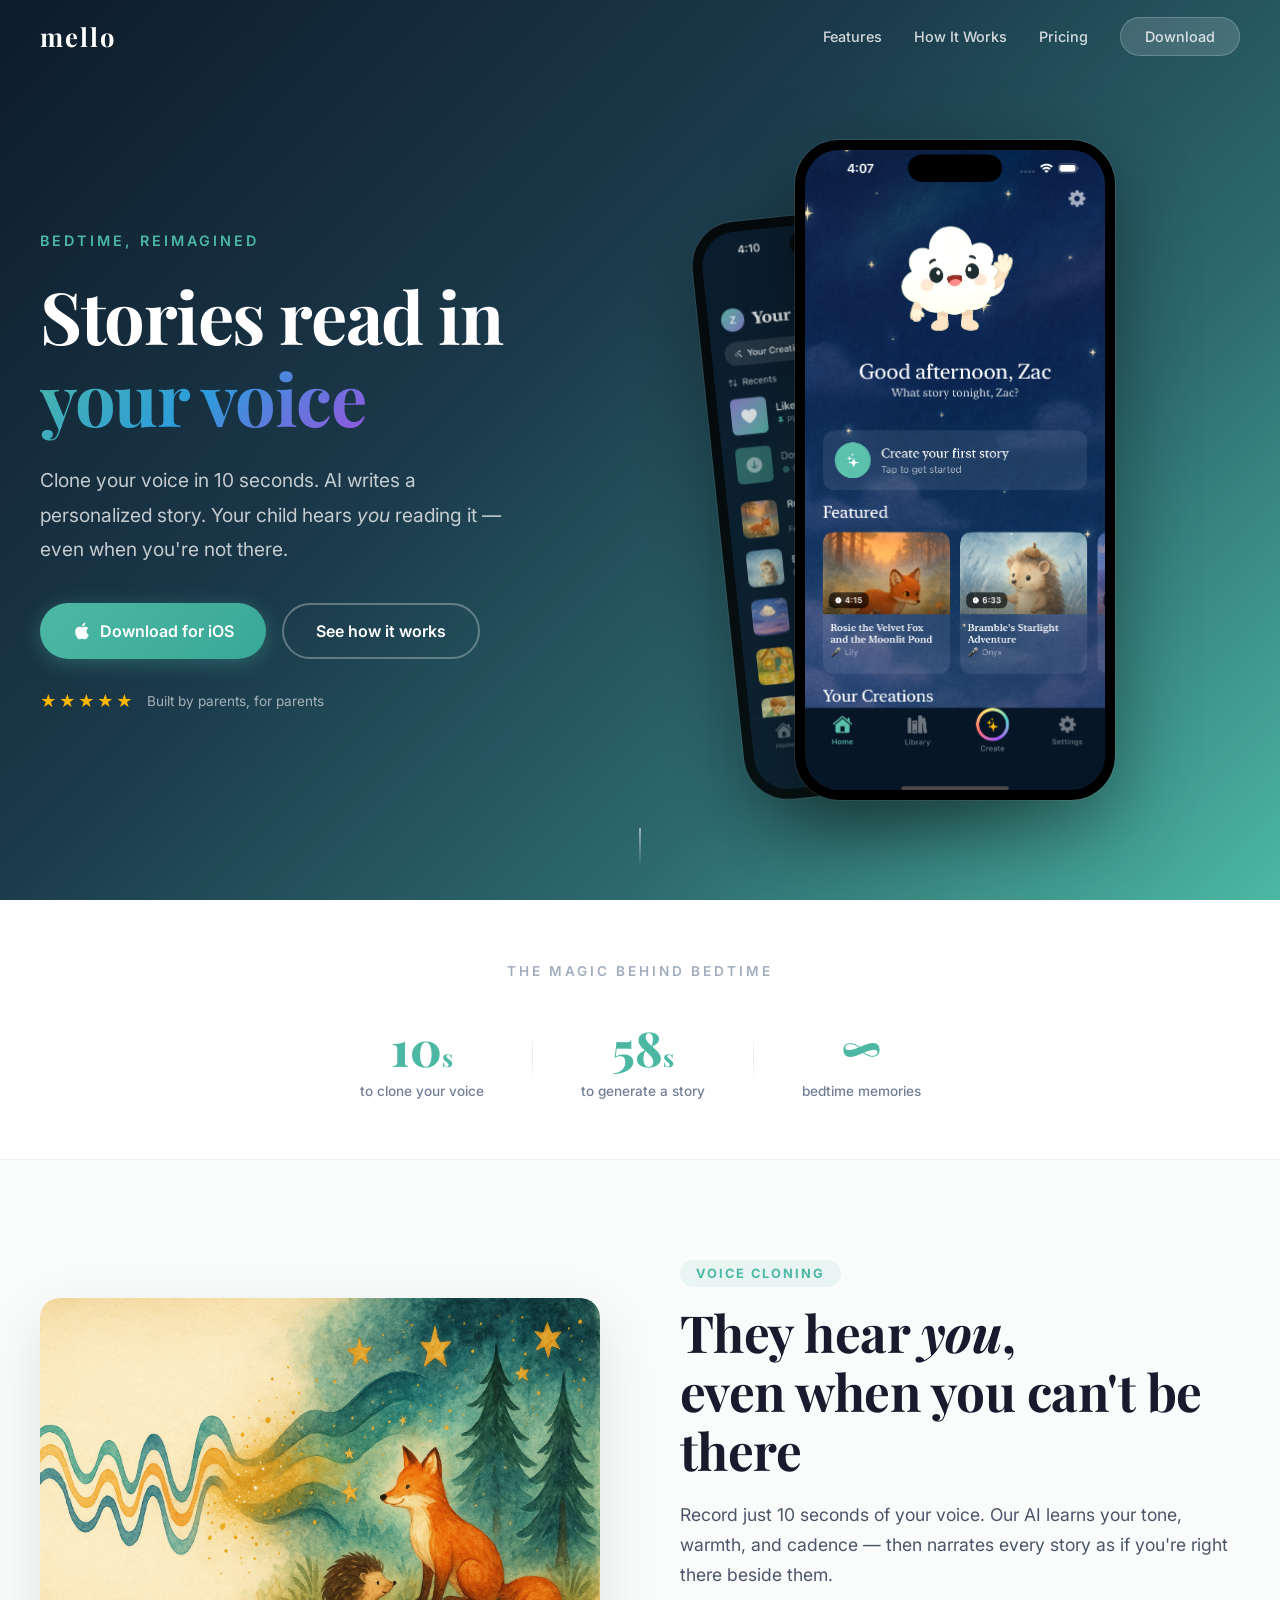
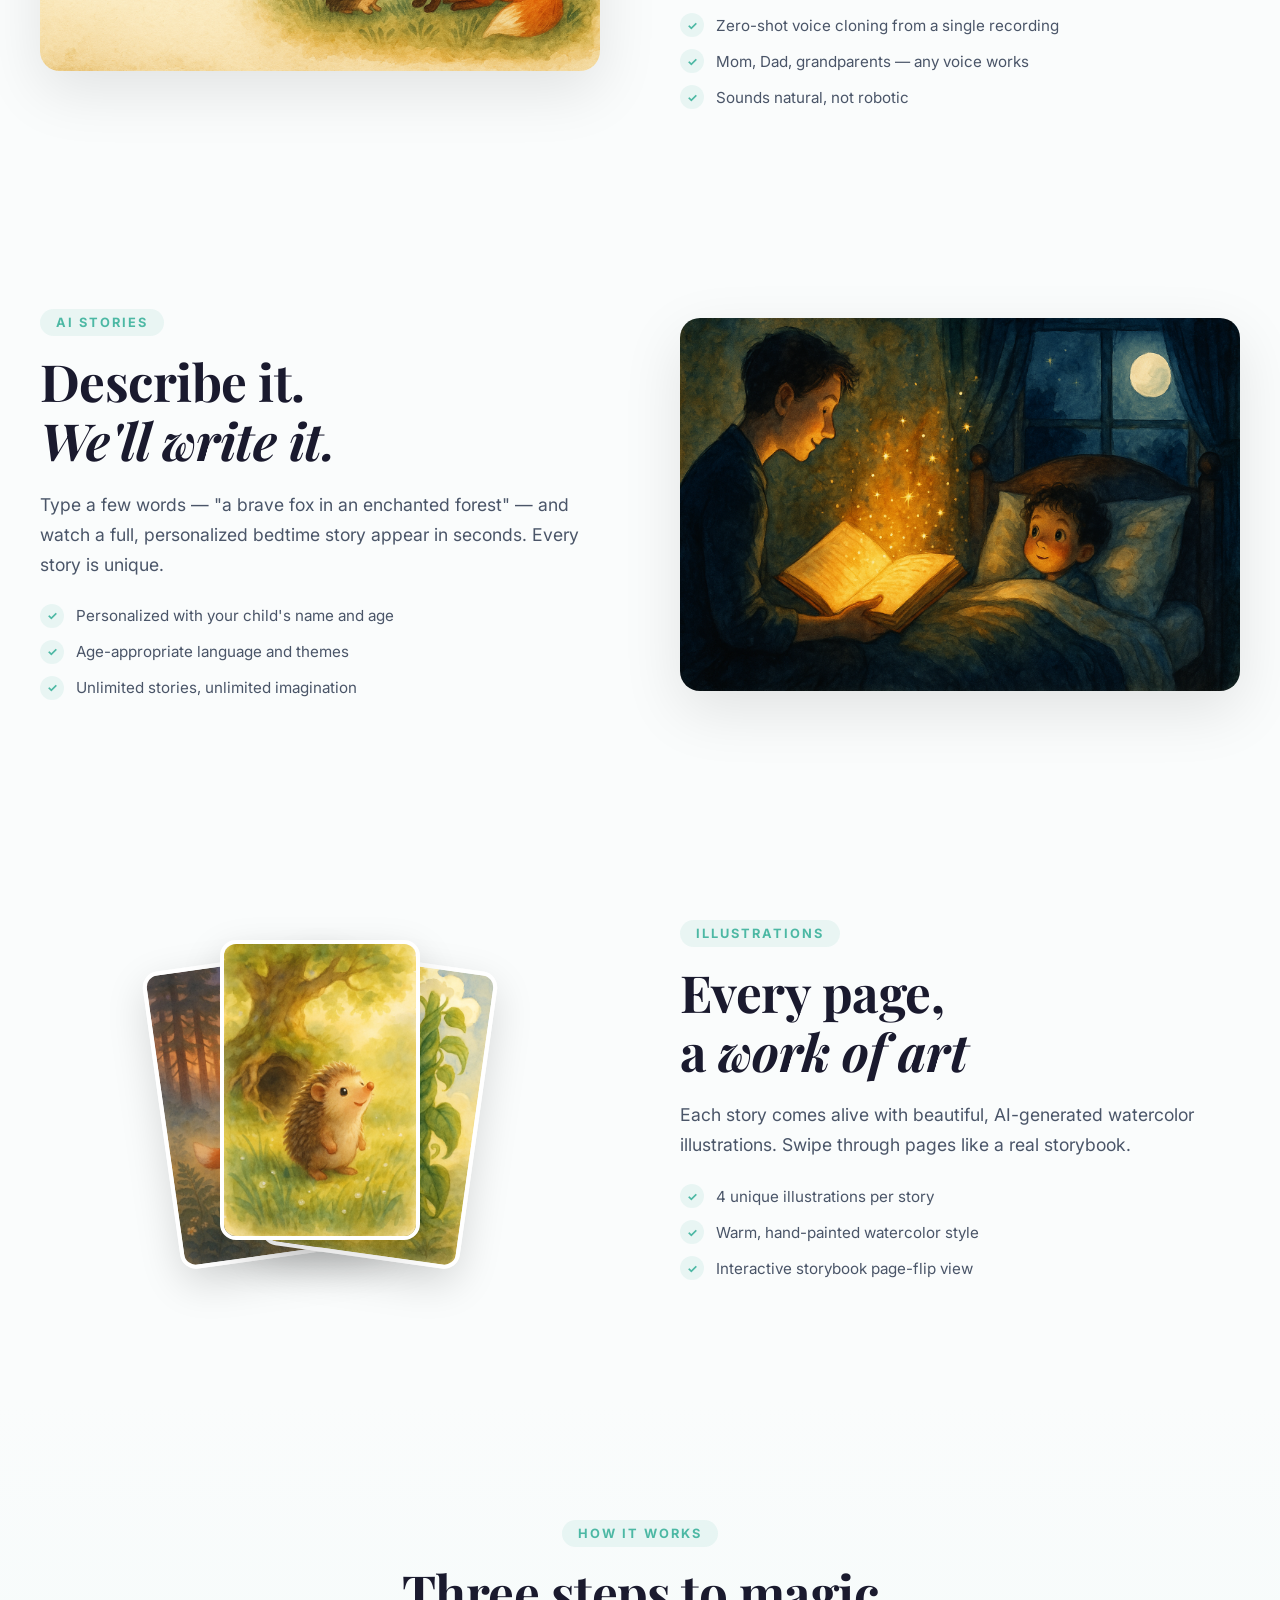
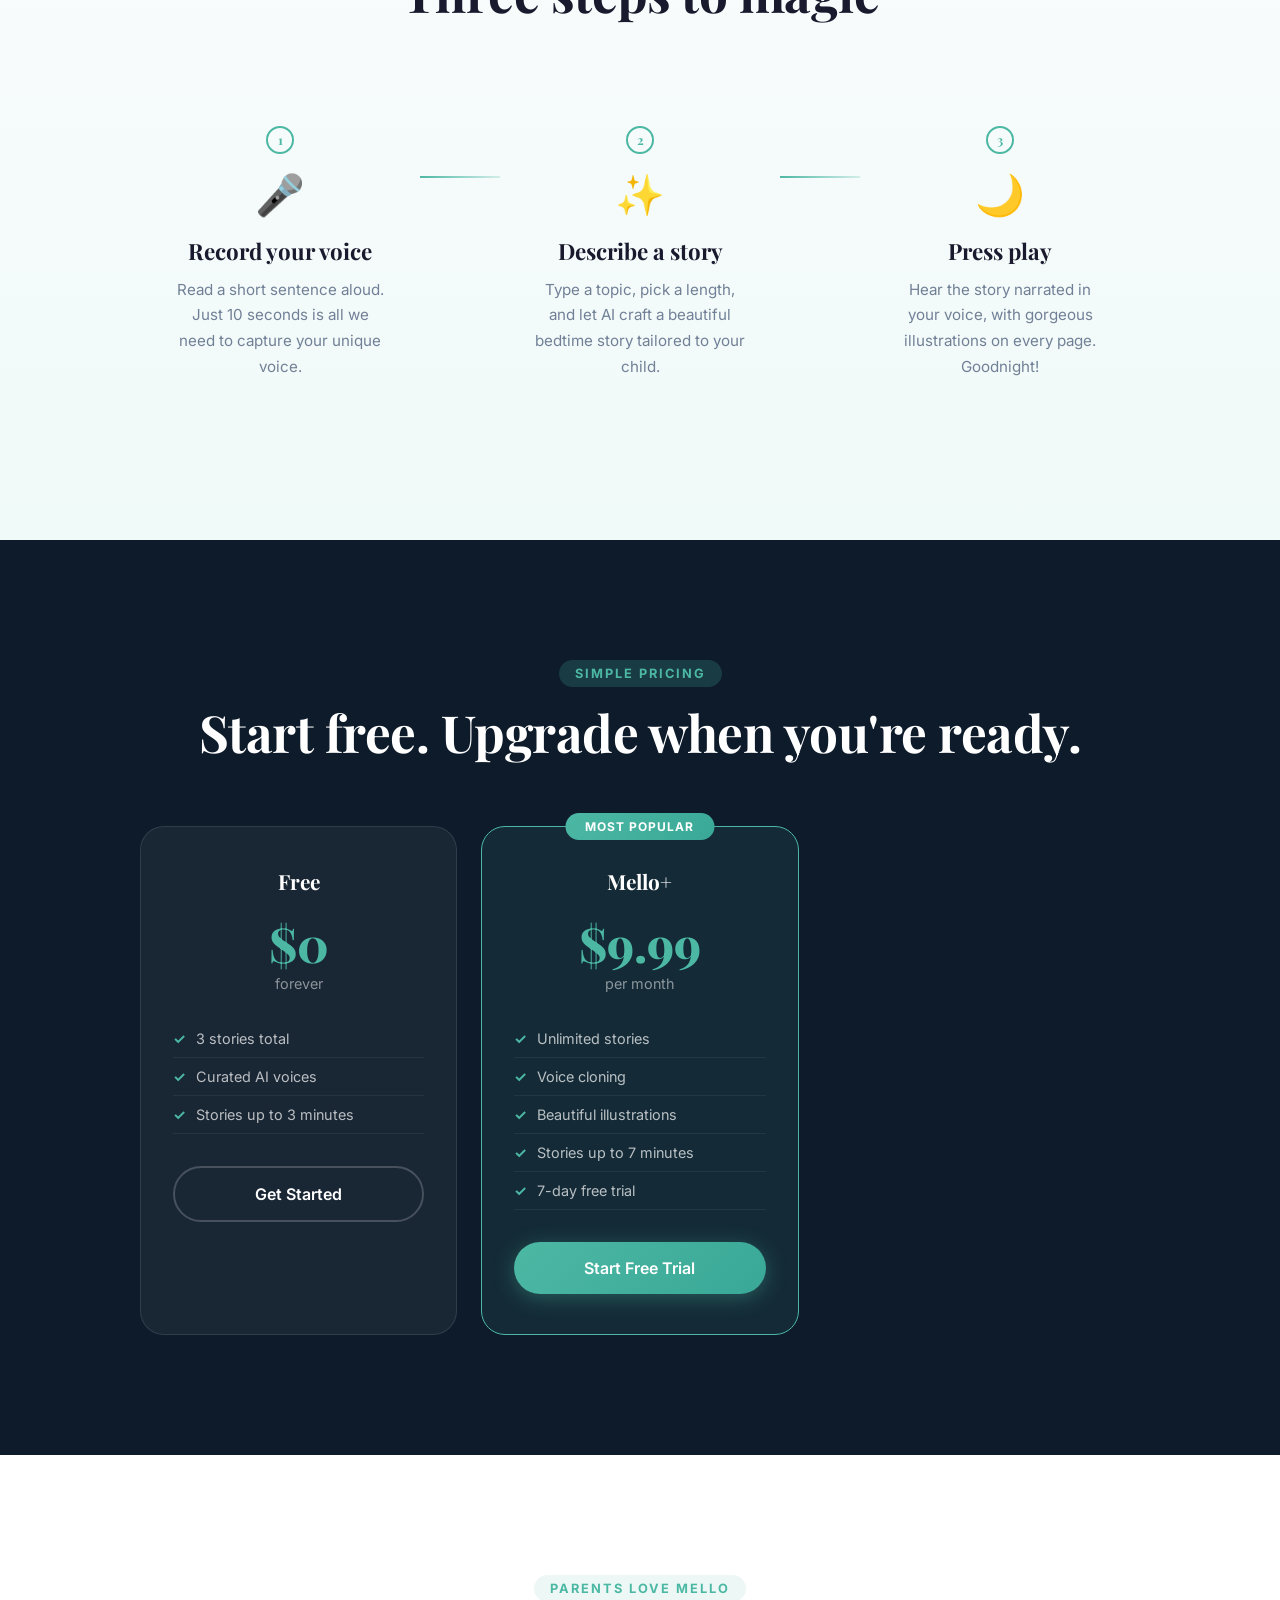
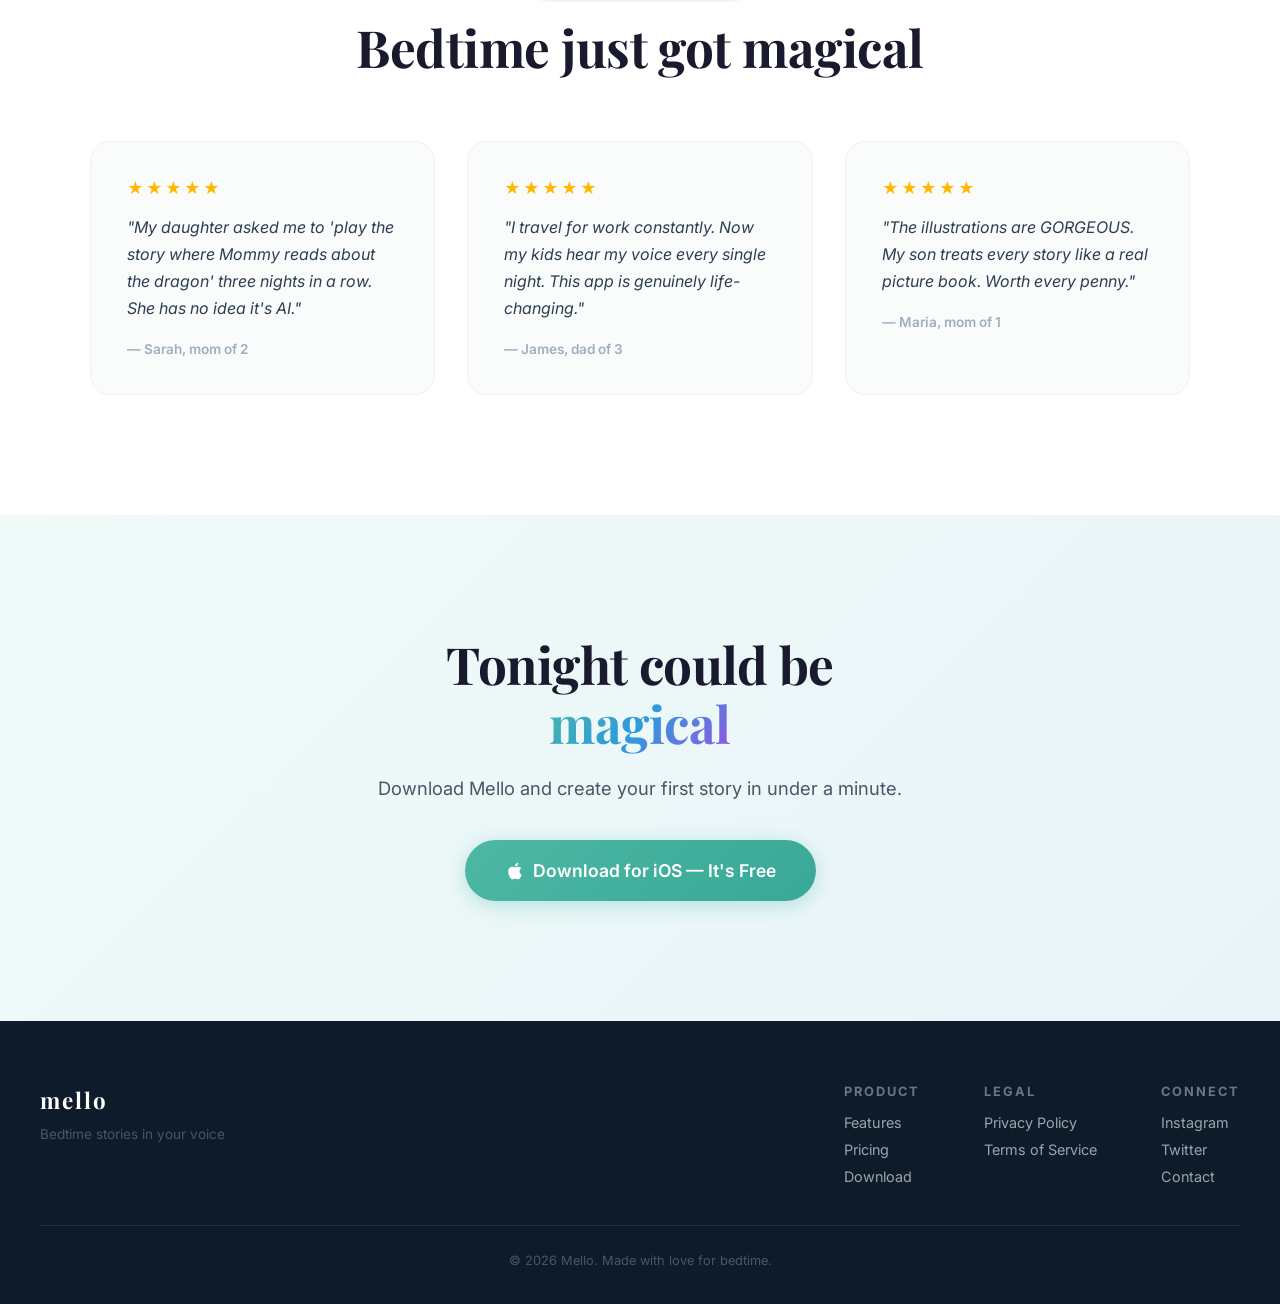
==== commit 25638add: "Deploy original website with real app screenshots and separate CSS/JS" ====
--- a/index.html
+++ b/index.html
@@ -3,13 +3,11 @@
 <head>
     <meta charset="UTF-8">
     <meta name="viewport" content="width=device-width, initial-scale=1.0">
-    <title>Mello &mdash; Bedtime Stories in Your Voice</title>
+    <title>Mello — Bedtime Stories in Your Voice</title>
     <link rel="preconnect" href="https://fonts.googleapis.com">
     <link rel="preconnect" href="https://fonts.gstatic.com" crossorigin>
     <link href="https://fonts.googleapis.com/css2?family=Playfair+Display:wght@400;500;600;700;800&family=Inter:wght@300;400;500;600;700&display=swap" rel="stylesheet">
-    <style>
-*,*::before,*::after{margin:0;padding:0;box-sizing:border-box}html{scroll-behavior:smooth;font-size:16px}body{font-family:'Inter',-apple-system,sans-serif;color:#1a1a2e;background:#fafcfc;overflow-x:hidden;-webkit-font-smoothing:antialiased}img{max-width:100%;display:block}a{text-decoration:none;color:inherit}em{font-style:italic}h1,h2,h3,h4{font-family:'Playfair Display',Georgia,serif;font-weight:700;line-height:1.15}h1{font-size:clamp(2.8rem,6vw,4.5rem);letter-spacing:-0.02em}h2{font-size:clamp(2rem,4vw,3.2rem);letter-spacing:-0.01em}h3{font-size:1.4rem}p{line-height:1.7;color:#4a5568}.gradient-text{background:linear-gradient(135deg,#4CB8A4,#2D9CDB,#9B51E0);-webkit-background-clip:text;-webkit-text-fill-color:transparent;background-clip:text}.btn{display:inline-flex;align-items:center;gap:8px;padding:16px 32px;border-radius:60px;font-family:'Inter',sans-serif;font-weight:600;font-size:1rem;transition:all 0.3s cubic-bezier(0.4,0,0.2,1);cursor:pointer;border:none}.btn-primary{background:linear-gradient(135deg,#4CB8A4,#3AA897);color:white;box-shadow:0 4px 20px rgba(76,184,164,0.35)}.btn-primary:hover{transform:translateY(-2px);box-shadow:0 8px 30px rgba(76,184,164,0.5)}.btn-ghost{background:transparent;color:#2D3E50;border:2px solid #e2e8f0}.btn-ghost:hover{border-color:#4CB8A4;color:#4CB8A4}.btn-lg{padding:20px 40px;font-size:1.1rem}.btn-full{width:100%;justify-content:center}.nav{position:fixed;top:0;left:0;right:0;z-index:100;padding:0 40px;transition:all 0.4s ease}.nav.scrolled{background:rgba(255,255,255,0.85);backdrop-filter:blur(20px);-webkit-backdrop-filter:blur(20px);border-bottom:1px solid rgba(0,0,0,0.06)}.nav-inner{max-width:1200px;margin:0 auto;display:flex;align-items:center;justify-content:space-between;height:72px}.nav-logo{font-family:'Playfair Display',serif;font-size:1.6rem;font-weight:700;color:white;letter-spacing:2px;transition:color 0.3s}.nav.scrolled .nav-logo{color:#1a1a2e}.nav-links{display:flex;align-items:center;gap:32px}.nav-links a{font-size:0.9rem;font-weight:500;color:rgba(255,255,255,0.8);transition:color 0.3s}.nav.scrolled .nav-links a{color:#4a5568}.nav-links a:hover{color:#4CB8A4}.nav-cta{background:rgba(255,255,255,0.15)!important;padding:10px 24px!important;border-radius:60px!important;backdrop-filter:blur(10px);border:1px solid rgba(255,255,255,0.2)!important}.nav.scrolled .nav-cta{background:#4CB8A4!important;color:white!important;border-color:transparent!important}.hero{position:relative;min-height:100vh;display:flex;align-items:center;padding:120px 40px 80px;overflow:hidden}.hero-bg{position:absolute;inset:0;background:linear-gradient(135deg,#0D1B2A 0%,#1B3A4B 40%,#2D6A6F 70%,#4CB8A4 100%);z-index:0}.hero-stars{position:absolute;inset:0;z-index:1;pointer-events:none}.hero-stars .star{position:absolute;width:3px;height:3px;background:white;border-radius:50%;animation:twinkle var(--duration) ease-in-out infinite;opacity:0}@keyframes twinkle{0%,100%{opacity:0.2;transform:scale(1)}50%{opacity:1;transform:scale(1.5)}}.hero-content{position:relative;z-index:2;max-width:1200px;margin:0 auto;display:grid;grid-template-columns:1fr 1fr;gap:60px;align-items:center;width:100%}.hero-visual{overflow:visible;min-height:640px}.hero-text{color:white}.hero-eyebrow{font-size:0.9rem;font-weight:600;text-transform:uppercase;letter-spacing:3px;color:#4CB8A4;margin-bottom:20px}.hero-headline{color:white;margin-bottom:24px}.hero-sub{font-size:1.2rem;color:rgba(255,255,255,0.75);max-width:480px;margin-bottom:36px;line-height:1.8}.hero-ctas{display:flex;gap:16px;flex-wrap:wrap}.hero-ctas .btn-ghost{color:white;border-color:rgba(255,255,255,0.3)}.hero-ctas .btn-ghost:hover{border-color:#4CB8A4;color:#4CB8A4}.hero-social-proof{display:flex;align-items:center;gap:12px;margin-top:32px;color:rgba(255,255,255,0.6);font-size:0.85rem}.hero-social-proof .stars{color:#FFB800;font-size:1rem;letter-spacing:2px}.phone-duo{position:relative;display:flex;justify-content:center;align-items:center;height:640px}.phone-mockup{position:absolute;transition:all 0.5s cubic-bezier(0.4,0,0.2,1)}.phone-frame{border-radius:44px;background:#000;padding:10px;box-shadow:0 25px 80px rgba(0,0,0,0.4),0 0 0 1px rgba(255,255,255,0.1);overflow:hidden;transition:all 0.5s cubic-bezier(0.4,0,0.2,1)}.phone-front .phone-frame{width:320px;height:660px;animation:float 6s ease-in-out infinite}.phone-front{z-index:3}.phone-back .phone-frame{width:280px;height:580px}.phone-back{z-index:1;transform:rotate(-6deg) translate(-100px,20px)}.phone-back .phone-frame{opacity:0.85}.phone-back:hover{z-index:10;transform:rotate(0deg) translate(-80px,-10px)}.phone-back:hover .phone-frame{opacity:1;width:320px;height:660px;box-shadow:0 30px 100px rgba(0,0,0,0.5),0 0 0 1px rgba(255,255,255,0.15)}@keyframes float{0%,100%{transform:translateY(0)}50%{transform:translateY(-12px)}}.phone-screen{width:100%;height:100%;border-radius:34px;object-fit:cover;image-rendering:-webkit-optimize-contrast;-webkit-transform:translateZ(0);transform:translateZ(0);filter:contrast(1.05) brightness(1.02)}.phone-side .phone-screen{border-radius:28px}.phone-side:hover .phone-screen{border-radius:34px}.phone-glow{position:absolute;width:400px;height:400px;background:radial-gradient(circle,rgba(76,184,164,0.3) 0%,transparent 70%);top:50%;left:50%;transform:translate(-50%,-50%);z-index:-1;animation:pulse-glow 4s ease-in-out infinite}@keyframes pulse-glow{0%,100%{opacity:0.5;transform:translate(-50%,-50%) scale(1)}50%{opacity:1;transform:translate(-50%,-50%) scale(1.1)}}.hero-scroll-indicator{position:absolute;bottom:32px;left:50%;transform:translateX(-50%);z-index:2}.scroll-line{width:2px;height:40px;background:linear-gradient(to bottom,rgba(255,255,255,0.5),transparent);animation:scroll-hint 2s ease-in-out infinite}@keyframes scroll-hint{0%{opacity:1;transform:scaleY(1)}50%{opacity:0.3;transform:scaleY(0.5)}100%{opacity:1;transform:scaleY(1)}}.trust-bar{padding:60px 40px;text-align:center;background:white;border-bottom:1px solid #f0f0f0}.trust-label{font-size:0.85rem;font-weight:600;text-transform:uppercase;letter-spacing:3px;color:#a0aec0;margin-bottom:32px}.trust-stats{display:flex;align-items:center;justify-content:center;gap:48px;max-width:700px;margin:0 auto}.stat{text-align:center}.stat-number{font-family:'Playfair Display',serif;font-size:3rem;font-weight:800;color:#4CB8A4}.stat-suffix{font-family:'Playfair Display',serif;font-size:1.5rem;font-weight:700;color:#4CB8A4}.stat-label{display:block;font-size:0.85rem;color:#718096;margin-top:4px;font-weight:500}.stat-divider{width:1px;height:48px;background:linear-gradient(to bottom,transparent,#e2e8f0,transparent)}.feature-section{padding:100px 40px}.feature-card{max-width:1200px;margin:0 auto;display:grid;grid-template-columns:1fr 1fr;gap:80px;align-items:center}.feature-card--reversed{direction:rtl}.feature-card--reversed>*{direction:ltr}.feature-tag{display:inline-block;font-size:0.8rem;font-weight:700;text-transform:uppercase;letter-spacing:2px;color:#4CB8A4;padding:6px 16px;border-radius:20px;background:rgba(76,184,164,0.1);margin-bottom:16px}.feature-text h2{margin-bottom:20px;color:#1a1a2e}.feature-text p{font-size:1.1rem;margin-bottom:24px}.feature-list{list-style:none;display:flex;flex-direction:column;gap:12px}.feature-list li{display:flex;align-items:center;gap:12px;font-size:0.95rem;color:#4a5568}.feature-list li::before{content:'\2713';display:flex;align-items:center;justify-content:center;width:24px;height:24px;border-radius:50%;background:rgba(76,184,164,0.1);color:#4CB8A4;font-weight:700;font-size:0.75rem;flex-shrink:0}.feature-img{border-radius:20px;box-shadow:0 20px 60px rgba(0,0,0,0.1)}.storybook-grid{display:flex;justify-content:center;align-items:center;position:relative;height:400px}.storybook-page{position:absolute;width:200px;height:300px;border-radius:16px;overflow:hidden;box-shadow:0 15px 40px rgba(0,0,0,0.15);border:4px solid white;transition:transform 0.6s cubic-bezier(0.4,0,0.2,1)}.storybook-page img{width:100%;height:100%;object-fit:cover}.page-1{transform:rotate(-8deg) translateX(-60px);z-index:1}.page-2{transform:rotate(0deg) translateY(-10px);z-index:2}.page-3{transform:rotate(8deg) translateX(60px);z-index:1}.storybook-grid:hover .page-1{transform:rotate(-12deg) translateX(-90px)}.storybook-grid:hover .page-3{transform:rotate(12deg) translateX(90px)}.how-it-works{padding:120px 40px;background:linear-gradient(180deg,#fafcfc,#f0faf9)}.section-header{text-align:center;margin-bottom:64px}.section-tag{display:inline-block;font-size:0.8rem;font-weight:700;text-transform:uppercase;letter-spacing:2px;color:#4CB8A4;padding:6px 16px;border-radius:20px;background:rgba(76,184,164,0.1);margin-bottom:16px}.section-header h2{color:#1a1a2e}.steps{display:flex;align-items:flex-start;justify-content:center;gap:0;max-width:1000px;margin:0 auto}.step{text-align:center;padding:40px 32px;flex:1}.step-number{font-family:'Playfair Display',serif;font-size:0.8rem;font-weight:700;color:#4CB8A4;width:28px;height:28px;border:2px solid #4CB8A4;border-radius:50%;display:flex;align-items:center;justify-content:center;margin:0 auto 16px}.step-icon{font-size:2.5rem;margin-bottom:20px;display:flex;align-items:center;justify-content:center;height:60px}.step h3{margin-bottom:12px;color:#1a1a2e}.step p{font-size:0.95rem;color:#718096}.step-connector{width:80px;height:2px;background:linear-gradient(to right,#4CB8A4,rgba(76,184,164,0.2));margin-top:90px;flex-shrink:0}.pricing{padding:120px 40px;background:#0D1B2A}.pricing .section-header h2{color:white}.pricing .section-tag{background:rgba(76,184,164,0.2)}.pricing-cards{display:grid;grid-template-columns:repeat(3,1fr);gap:24px;max-width:1000px;margin:0 auto}.pricing-card{background:rgba(255,255,255,0.05);border:1px solid rgba(255,255,255,0.1);border-radius:24px;padding:40px 32px;text-align:center;position:relative;transition:transform 0.3s,border-color 0.3s}.pricing-card:hover{transform:translateY(-4px);border-color:rgba(76,184,164,0.3)}.pricing-card--popular{background:rgba(76,184,164,0.1);border-color:#4CB8A4;transform:scale(1.05)}.pricing-card--popular:hover{transform:scale(1.05) translateY(-4px)}.pricing-badge{position:absolute;top:-14px;left:50%;transform:translateX(-50%);background:linear-gradient(135deg,#4CB8A4,#3AA897);color:white;font-size:0.75rem;font-weight:700;padding:6px 20px;border-radius:20px;text-transform:uppercase;letter-spacing:1px}.pricing-tier{font-family:'Playfair Display',serif;font-size:1.3rem;font-weight:700;color:white;margin-bottom:16px}.pricing-price{font-family:'Playfair Display',serif;font-size:3rem;font-weight:800;color:#4CB8A4}.pricing-period{color:rgba(255,255,255,0.5);font-size:0.9rem;margin-bottom:28px}.pricing-features{list-style:none;text-align:left;margin-bottom:32px}.pricing-features li{padding:10px 0;color:rgba(255,255,255,0.7);font-size:0.9rem;border-bottom:1px solid rgba(255,255,255,0.06)}.pricing-features li::before{content:'\2713';color:#4CB8A4;margin-right:10px;font-weight:700}.pricing .btn-ghost{color:white;border-color:rgba(255,255,255,0.2)}.pricing .btn-ghost:hover{border-color:#4CB8A4;color:#4CB8A4}.testimonials{padding:120px 40px;background:white}.testimonial-grid{display:grid;grid-template-columns:repeat(3,1fr);gap:32px;max-width:1100px;margin:0 auto}.testimonial{padding:36px;background:#fafcfc;border:1px solid #f0f0f0;border-radius:20px;transition:transform 0.3s,box-shadow 0.3s}.testimonial:hover{transform:translateY(-4px);box-shadow:0 12px 40px rgba(0,0,0,0.06)}.testimonial-stars{color:#FFB800;font-size:1rem;letter-spacing:2px;margin-bottom:16px}.testimonial p{font-size:1rem;font-style:italic;color:#2D3E50;line-height:1.7;margin-bottom:16px}.testimonial-author{font-size:0.85rem;font-weight:600;color:#a0aec0}.final-cta{padding:120px 40px;background:linear-gradient(135deg,#f0faf9,#e8f4f8);text-align:center}.final-cta-content{max-width:600px;margin:0 auto}.final-cta h2{margin-bottom:20px}.final-cta p{font-size:1.15rem;margin-bottom:36px}.footer{padding:64px 40px 32px;background:#0D1B2A;color:rgba(255,255,255,0.6)}.footer-inner{max-width:1200px;margin:0 auto;display:flex;justify-content:space-between;padding-bottom:40px;border-bottom:1px solid rgba(255,255,255,0.08)}.footer-logo{font-family:'Playfair Display',serif;font-size:1.4rem;font-weight:700;color:white;letter-spacing:2px}.footer-brand p{margin-top:8px;font-size:0.85rem}.footer-links{display:flex;gap:64px}.footer-col{display:flex;flex-direction:column;gap:10px}.footer-col h4{font-family:'Inter',sans-serif;font-size:0.8rem;font-weight:700;text-transform:uppercase;letter-spacing:2px;color:rgba(255,255,255,0.4);margin-bottom:4px}.footer-col a{font-size:0.9rem;transition:color 0.3s}.footer-col a:hover{color:#4CB8A4}.footer-bottom{max-width:1200px;margin:0 auto;padding-top:24px;text-align:center;font-size:0.8rem}.reveal{opacity:0;transform:translateY(40px);transition:opacity 0.8s cubic-bezier(0.4,0,0.2,1),transform 0.8s cubic-bezier(0.4,0,0.2,1)}.reveal.visible{opacity:1;transform:translateY(0)}.reveal:nth-child(2){transition-delay:0.1s}.reveal:nth-child(3){transition-delay:0.2s}@media (max-width:900px){.hero-content{grid-template-columns:1fr;text-align:center}.hero-sub{margin:0 auto 36px}.hero-ctas{justify-content:center}.hero-social-proof{justify-content:center}.hero-visual{order:-1}.phone-back{display:none}.phone-front .phone-frame{width:260px;height:540px}.feature-card,.feature-card--reversed{grid-template-columns:1fr;gap:40px}.feature-card--reversed{direction:ltl}.pricing-cards{grid-template-columns:1fr;max-width:400px}.pricing-card--popular{transform:none}.testimonial-grid{grid-template-columns:1fr}.steps{flex-direction:column;align-items:center}.step-connector{width:2px;height:40px;margin:0;background:linear-gradient(to bottom,#4CB8A4,rgba(76,184,164,0.2))}.trust-stats{flex-direction:column;gap:24px}.stat-divider{width:48px;height:1px}.footer-inner{flex-direction:column;gap:40px}.footer-links{gap:32px}.nav-links{display:none}}
-    </style>
+    <link rel="stylesheet" href="style.css">
 </head>
 <body>
     <!-- Navigation -->
@@ -38,7 +36,7 @@
                 </h1>
                 <p class="hero-sub">
                     Clone your voice in 10 seconds. AI writes a personalized story.
-                    Your child hears <em>you</em> reading it &mdash; even when you're not there.
+                    Your child hears <em>you</em> reading it — even when you're not there.
                 </p>
                 <div class="hero-ctas">
                     <a href="#" class="btn btn-primary">
@@ -48,7 +46,7 @@
                     <a href="#how-it-works" class="btn btn-ghost">See how it works</a>
                 </div>
                 <div class="hero-social-proof">
-                    <div class="stars">&#9733;&#9733;&#9733;&#9733;&#9733;</div>
+                    <div class="stars">★★★★★</div>
                     <span>Built by parents, for parents</span>
                 </div>
             </div>
@@ -56,21 +54,12 @@
                 <div class="phone-duo">
                     <div class="phone-mockup phone-back">
                         <div class="phone-frame">
-                            <div class="phone-screen-placeholder">
-                                <div style="width:100%;height:100%;background:linear-gradient(135deg,#667eea 0%,#764ba2 100%);display:flex;align-items:center;justify-content:center;color:white;font-family:Playfair Display,serif;font-size:2rem;font-weight:700;">mello</div>
-                            </div>
+                            <img src="images/app-library.png" alt="Mello Library" class="phone-screen">
                         </div>
                     </div>
                     <div class="phone-mockup phone-front">
                         <div class="phone-frame">
-                            <div class="phone-screen-placeholder">
-                                <div style="width:100%;height:100%;background:linear-gradient(135deg,#4CB8A4 0%,#2D9CDB 100%);display:flex;align-items:center;justify-content:center;flex-direction:column;gap:12px;">
-                                    <div style="color:white;font-family:Playfair Display,serif;font-size:1.5rem;font-weight:700;">mello</div>
-                                    <div style="width:60px;height:4px;background:rgba(255,255,255,0.6);border-radius:2px;animation:wave 2s ease-in-out infinite;" id="wave1"></div>
-                                    <div style="width:60px;height:4px;background:rgba(255,255,255,0.4);border-radius:2px;animation:wave 2s ease-in-out infinite 0.2s;" id="wave2"></div>
-                                    <div style="width:60px;height:4px;background:rgba(255,255,255,0.2);border-radius:2px;animation:wave 2s ease-in-out infinite 0.4s;" id="wave3"></div>
-                                </div>
-                            </div>
+                            <img src="images/app-home.png" alt="Mello Home" class="phone-screen">
                         </div>
                         <div class="phone-glow"></div>
                     </div>
@@ -97,7 +86,7 @@
             </div>
             <div class="stat-divider"></div>
             <div class="stat">
-                <span class="stat-number">&infin;</span>
+                <span class="stat-number">∞</span>
                 <span class="stat-label">bedtime memories</span>
             </div>
         </div>
@@ -107,15 +96,15 @@
     <section class="feature-section" id="features">
         <div class="feature-card reveal">
             <div class="feature-visual">
-                <div style="width:100%;height:400px;background:linear-gradient(135deg,#9B51E0 0%,#6B3FA0 100%);border-radius:20px;box-shadow:0 20px 60px rgba(0,0,0,0.1);display:flex;align-items:center;justify-content:center;font-size:5rem;color:white;"><svg width="80" height="80" viewBox="0 0 24 24" fill="none" stroke="white" stroke-width="1.5"><path d="M12 1a3 3 0 0 0-3 3v8a3 3 0 0 0 6 0V4a3 3 0 0 0-3-3z"/><path d="M19 10v2a7 7 0 0 1-14 0v-2"/><line x1="12" y1="19" x2="12" y2="23"/><line x1="8" y1="23" x2="16" y2="23"/></svg></div>
+                <img src="images/voice-feature.png" alt="Voice cloning illustration" class="feature-img">
             </div>
             <div class="feature-text">
                 <span class="feature-tag">Voice Cloning</span>
                 <h2>They hear <em>you</em>,<br>even when you can't be there</h2>
-                <p>Record just 10 seconds of your voice. Our AI learns your tone, warmth, and cadence &mdash; then narrates every story as if you're right there beside them.</p>
+                <p>Record just 10 seconds of your voice. Our AI learns your tone, warmth, and cadence — then narrates every story as if you're right there beside them.</p>
                 <ul class="feature-list">
                     <li>Zero-shot voice cloning from a single recording</li>
-                    <li>Mom, Dad, grandparents &mdash; any voice works</li>
+                    <li>Mom, Dad, grandparents — any voice works</li>
                     <li>Sounds natural, not robotic</li>
                 </ul>
             </div>
@@ -126,12 +115,12 @@
     <section class="feature-section">
         <div class="feature-card feature-card--reversed reveal">
             <div class="feature-visual">
-                <div style="width:100%;height:400px;background:linear-gradient(135deg,#F093FB 0%,#F5576C 100%);border-radius:20px;box-shadow:0 20px 60px rgba(0,0,0,0.1);display:flex;align-items:center;justify-content:center;font-size:5rem;color:white;"><svg width="80" height="80" viewBox="0 0 24 24" fill="none" stroke="white" stroke-width="1.5"><path d="M2 3h6a4 4 0 0 1 4 4v14a3 3 0 0 0-3-3H2z"/><path d="M22 3h-6a4 4 0 0 0-4 4v14a3 3 0 0 1 3-3h7z"/></svg></div>
+                <img src="images/hero-art.png" alt="AI story generation" class="feature-img">
             </div>
             <div class="feature-text">
                 <span class="feature-tag">AI Stories</span>
                 <h2>Describe it.<br><em>We'll write it.</em></h2>
-                <p>Type a few words &mdash; "a brave fox in an enchanted forest" &mdash; and watch a full, personalized bedtime story appear in seconds. Every story is unique.</p>
+                <p>Type a few words — "a brave fox in an enchanted forest" — and watch a full, personalized bedtime story appear in seconds. Every story is unique.</p>
                 <ul class="feature-list">
                     <li>Personalized with your child's name and age</li>
                     <li>Age-appropriate language and themes</li>
@@ -146,13 +135,13 @@
         <div class="feature-card reveal">
             <div class="feature-visual storybook-grid">
                 <div class="storybook-page page-1">
-                    <div style="width:100%;height:100%;background:linear-gradient(135deg,#FFD89B 0%,#19547B 100%);"></div>
+                    <img src="images/story1.jpg" alt="Storybook page">
                 </div>
                 <div class="storybook-page page-2">
-                    <div style="width:100%;height:100%;background:linear-gradient(135deg,#A8EDEA 0%,#FED6E3 100%);"></div>
+                    <img src="images/story2.jpg" alt="Storybook page">
                 </div>
                 <div class="storybook-page page-3">
-                    <div style="width:100%;height:100%;background:linear-gradient(135deg,#FF9A56 0%,#FF6A88 100%);"></div>
+                    <img src="images/story3.jpg" alt="Storybook page">
                 </div>
             </div>
             <div class="feature-text">
@@ -177,21 +166,21 @@
         <div class="steps">
             <div class="step reveal">
                 <div class="step-number">1</div>
-                <div class="step-icon">&#127908;</div>
+                <div class="step-icon">🎤</div>
                 <h3>Record your voice</h3>
                 <p>Read a short sentence aloud. Just 10 seconds is all we need to capture your unique voice.</p>
             </div>
             <div class="step-connector reveal"></div>
             <div class="step reveal">
                 <div class="step-number">2</div>
-                <div class="step-icon">&#10035;</div>
+                <div class="step-icon">✨</div>
                 <h3>Describe a story</h3>
                 <p>Type a topic, pick a length, and let AI craft a beautiful bedtime story tailored to your child.</p>
             </div>
             <div class="step-connector reveal"></div>
             <div class="step reveal">
                 <div class="step-number">3</div>
-                <div class="step-icon">&#127747;</div>
+                <div class="step-icon">🌙</div>
                 <h3>Press play</h3>
                 <p>Hear the story narrated in your voice, with gorgeous illustrations on every page. Goodnight!</p>
             </div>
@@ -241,19 +230,19 @@
         </div>
         <div class="testimonial-grid">
             <div class="testimonial reveal">
-                <div class="testimonial-stars">&#9733;&#9733;&#9733;&#9733;&#9733;</div>
+                <div class="testimonial-stars">★★★★★</div>
                 <p>"My daughter asked me to 'play the story where Mommy reads about the dragon' three nights in a row. She has no idea it's AI."</p>
-                <span class="testimonial-author">&mdash; Sarah, mom of 2</span>
+                <span class="testimonial-author">— Sarah, mom of 2</span>
             </div>
             <div class="testimonial reveal">
-                <div class="testimonial-stars">&#9733;&#9733;&#9733;&#9733;&#9733;</div>
+                <div class="testimonial-stars">★★★★★</div>
                 <p>"I travel for work constantly. Now my kids hear my voice every single night. This app is genuinely life-changing."</p>
-                <span class="testimonial-author">&mdash; James, dad of 3</span>
+                <span class="testimonial-author">— James, dad of 3</span>
             </div>
             <div class="testimonial reveal">
-                <div class="testimonial-stars">&#9733;&#9733;&#9733;&#9733;&#9733;</div>
+                <div class="testimonial-stars">★★★★★</div>
                 <p>"The illustrations are GORGEOUS. My son treats every story like a real picture book. Worth every penny."</p>
-                <span class="testimonial-author">&mdash; Maria, mom of 1</span>
+                <span class="testimonial-author">— Maria, mom of 1</span>
             </div>
         </div>
     </section>
@@ -265,7 +254,7 @@
             <p>Download Mello and create your first story in under a minute.</p>
             <a href="#" class="btn btn-primary btn-lg">
                 <svg width="20" height="20" viewBox="0 0 24 24" fill="currentColor"><path d="M18.71 19.5c-.83 1.24-1.71 2.45-3.05 2.47-1.34.03-1.77-.79-3.29-.79-1.53 0-2 .77-3.27.82-1.31.05-2.3-1.32-3.14-2.53C4.25 17 2.94 12.45 4.7 9.39c.87-1.52 2.43-2.48 4.12-2.51 1.28-.02 2.5.87 3.29.87.78 0 2.26-1.07 3.8-.91.65.03 2.47.26 3.64 1.98-.09.06-2.17 1.28-2.15 3.81.03 3.02 2.65 4.03 2.68 4.04-.03.07-.42 1.44-1.38 2.83M13 3.5c.73-.83 1.94-1.46 2.94-1.5.13 1.17-.34 2.35-1.04 3.19-.69.85-1.83 1.51-2.95 1.42-.15-1.15.41-2.35 1.05-3.11z"/></svg>
-                Download for iOS &mdash; It's Free
+                Download for iOS — It's Free
             </a>
         </div>
     </section>
@@ -302,8 +291,6 @@
         </div>
     </footer>
 
-    <script>
-const revealElements=document.querySelectorAll('.reveal');const revealObserver=new IntersectionObserver((entries)=>{entries.forEach(entry=>{if(entry.isIntersecting){entry.target.classList.add('visible')}})},{threshold:0.15,rootMargin:'0px 0px -50px 0px'});revealElements.forEach(el=>revealObserver.observe(el));const nav=document.getElementById('nav');let lastScroll=0;window.addEventListener('scroll',()=>{const scrollY=window.scrollY;if(scrollY>60){nav.classList.add('scrolled')}else{nav.classList.remove('scrolled')}lastScroll=scrollY});const starsContainer=document.getElementById('hero-stars');for(let i=0;i<60;i++){const star=document.createElement('div');star.className='star';star.style.left=Math.random()*100+'%';star.style.top=Math.random()*100+'%';star.style.setProperty('--duration',(2+Math.random()*4)+'s');star.style.animationDelay=Math.random()*4+'s';star.style.width=(2+Math.random()*3)+'px';star.style.height=star.style.width;starsContainer.appendChild(star)}const counters=document.querySelectorAll('.stat-number[data-count]');const counterObserver=new IntersectionObserver((entries)=>{entries.forEach(entry=>{if(entry.isIntersecting){const el=entry.target;const target=parseInt(el.dataset.count);const duration=1500;const start=performance.now();function update(now){const elapsed=now-start;const progress=Math.min(elapsed/duration,1);const eased=1-Math.pow(1-progress,3);el.textContent=Math.round(target*eased);if(progress<1)requestAnimationFrame(update)}requestAnimationFrame(update);counterObserver.unobserve(el)}})},{threshold:0.5});counters.forEach(c=>counterObserver.observe(c));const phoneTrio=document.querySelector('.phone-duo');const heroVisual=document.querySelector('.hero-visual');const heroSection=document.querySelector('.hero');let thrown=false;window.addEventListener('scroll',()=>{const scrollY=window.scrollY;const heroHeight=heroSection.offsetHeight;const throwPoint=heroHeight*0.6;if(scrollY>throwPoint&&!thrown){thrown=true;heroVisual.style.transition='transform 0.8s cubic-bezier(0.4, 0, 0.2, 1), opacity 0.6s ease';heroVisual.style.transform='translateX(120vw) rotate(20deg)';heroVisual.style.opacity='0'}else if(scrollY<=throwPoint*0.4&&thrown){thrown=false;heroVisual.style.transition='transform 0.6s cubic-bezier(0.4, 0, 0.2, 1), opacity 0.4s ease';heroVisual.style.transform='';heroVisual.style.opacity=''}if(!thrown&&scrollY<heroHeight){const progress=scrollY/heroHeight;heroVisual.style.transform=`translateY(${scrollY*0.08}px)`}});const style=document.createElement('style');style.innerHTML='@keyframes wave{0%,100%{opacity:1;transform:scaleY(1)}50%{opacity:0.5;transform:scaleY(0.8)}}';document.head.appendChild(style);
-    </script>
+    <script src="script.js"></script>
 </body>
 </html>
--- a/style.css
+++ b/style.css
@@ -0,0 +1,540 @@
+/* ===== RESET & BASE ===== */
+*, *::before, *::after { margin: 0; padding: 0; box-sizing: border-box; }
+html { scroll-behavior: smooth; font-size: 16px; }
+body {
+    font-family: 'Inter', -apple-system, sans-serif;
+    color: #1a1a2e;
+    background: #fafcfc;
+    overflow-x: hidden;
+    -webkit-font-smoothing: antialiased;
+}
+img { max-width: 100%; display: block; }
+a { text-decoration: none; color: inherit; }
+em { font-style: italic; }
+
+/* ===== TYPOGRAPHY ===== */
+h1, h2, h3, h4 { font-family: 'Playfair Display', Georgia, serif; font-weight: 700; line-height: 1.15; }
+h1 { font-size: clamp(2.8rem, 6vw, 4.5rem); letter-spacing: -0.02em; }
+h2 { font-size: clamp(2rem, 4vw, 3.2rem); letter-spacing: -0.01em; }
+h3 { font-size: 1.4rem; }
+p { line-height: 1.7; color: #4a5568; }
+
+.gradient-text {
+    background: linear-gradient(135deg, #4CB8A4, #2D9CDB, #9B51E0);
+    -webkit-background-clip: text;
+    -webkit-text-fill-color: transparent;
+    background-clip: text;
+}
+
+/* ===== BUTTONS ===== */
+.btn {
+    display: inline-flex; align-items: center; gap: 8px;
+    padding: 16px 32px; border-radius: 60px;
+    font-family: 'Inter', sans-serif; font-weight: 600; font-size: 1rem;
+    transition: all 0.3s cubic-bezier(0.4, 0, 0.2, 1);
+    cursor: pointer; border: none;
+}
+.btn-primary {
+    background: linear-gradient(135deg, #4CB8A4, #3AA897);
+    color: white;
+    box-shadow: 0 4px 20px rgba(76, 184, 164, 0.35);
+}
+.btn-primary:hover {
+    transform: translateY(-2px);
+    box-shadow: 0 8px 30px rgba(76, 184, 164, 0.5);
+}
+.btn-ghost {
+    background: transparent;
+    color: #2D3E50;
+    border: 2px solid #e2e8f0;
+}
+.btn-ghost:hover { border-color: #4CB8A4; color: #4CB8A4; }
+.btn-lg { padding: 20px 40px; font-size: 1.1rem; }
+.btn-full { width: 100%; justify-content: center; }
+
+/* ===== NAV ===== */
+.nav {
+    position: fixed; top: 0; left: 0; right: 0; z-index: 100;
+    padding: 0 40px;
+    transition: all 0.4s ease;
+}
+.nav.scrolled {
+    background: rgba(255, 255, 255, 0.85);
+    backdrop-filter: blur(20px); -webkit-backdrop-filter: blur(20px);
+    border-bottom: 1px solid rgba(0,0,0,0.06);
+}
+.nav-inner {
+    max-width: 1200px; margin: 0 auto;
+    display: flex; align-items: center; justify-content: space-between;
+    height: 72px;
+}
+.nav-logo {
+    font-family: 'Playfair Display', serif; font-size: 1.6rem; font-weight: 700;
+    color: white; letter-spacing: 2px;
+    transition: color 0.3s;
+}
+.nav.scrolled .nav-logo { color: #1a1a2e; }
+.nav-links { display: flex; align-items: center; gap: 32px; }
+.nav-links a {
+    font-size: 0.9rem; font-weight: 500; color: rgba(255,255,255,0.8);
+    transition: color 0.3s;
+}
+.nav.scrolled .nav-links a { color: #4a5568; }
+.nav-links a:hover { color: #4CB8A4; }
+.nav-cta {
+    background: rgba(255,255,255,0.15) !important;
+    padding: 10px 24px !important; border-radius: 60px !important;
+    backdrop-filter: blur(10px);
+    border: 1px solid rgba(255,255,255,0.2) !important;
+}
+.nav.scrolled .nav-cta {
+    background: #4CB8A4 !important; color: white !important;
+    border-color: transparent !important;
+}
+
+/* ===== HERO ===== */
+.hero {
+    position: relative; min-height: 100vh;
+    display: flex; align-items: center;
+    padding: 120px 40px 80px;
+    overflow: hidden;
+}
+.hero-bg {
+    position: absolute; inset: 0;
+    background: linear-gradient(135deg, #0D1B2A 0%, #1B3A4B 40%, #2D6A6F 70%, #4CB8A4 100%);
+    z-index: 0;
+}
+.hero-stars {
+    position: absolute; inset: 0; z-index: 1;
+    pointer-events: none;
+}
+.hero-stars .star {
+    position: absolute;
+    width: 3px; height: 3px;
+    background: white; border-radius: 50%;
+    animation: twinkle var(--duration) ease-in-out infinite;
+    opacity: 0;
+}
+@keyframes twinkle {
+    0%, 100% { opacity: 0.2; transform: scale(1); }
+    50% { opacity: 1; transform: scale(1.5); }
+}
+.hero-content {
+    position: relative; z-index: 2;
+    max-width: 1200px; margin: 0 auto;
+    display: grid; grid-template-columns: 1fr 1fr;
+    gap: 60px; align-items: center;
+    width: 100%;
+}
+.hero-visual {
+    overflow: visible;
+    min-height: 640px;
+}
+.hero-text { color: white; }
+.hero-eyebrow {
+    font-size: 0.9rem; font-weight: 600; text-transform: uppercase;
+    letter-spacing: 3px; color: #4CB8A4;
+    margin-bottom: 20px;
+}
+.hero-headline { color: white; margin-bottom: 24px; }
+.hero-sub {
+    font-size: 1.2rem; color: rgba(255,255,255,0.75);
+    max-width: 480px; margin-bottom: 36px; line-height: 1.8;
+}
+.hero-ctas { display: flex; gap: 16px; flex-wrap: wrap; }
+.hero-ctas .btn-ghost { color: white; border-color: rgba(255,255,255,0.3); }
+.hero-ctas .btn-ghost:hover { border-color: #4CB8A4; color: #4CB8A4; }
+.hero-social-proof {
+    display: flex; align-items: center; gap: 12px;
+    margin-top: 32px; color: rgba(255,255,255,0.6);
+    font-size: 0.85rem;
+}
+.hero-social-proof .stars { color: #FFB800; font-size: 1rem; letter-spacing: 2px; }
+
+/* Phone Mockup Duo */
+.phone-duo {
+    position: relative;
+    display: flex; justify-content: center; align-items: center;
+    height: 640px;
+}
+.phone-mockup {
+    position: absolute;
+    transition: all 0.5s cubic-bezier(0.4, 0, 0.2, 1);
+}
+.phone-frame {
+    border-radius: 44px;
+    background: #000;
+    padding: 10px;
+    box-shadow: 0 25px 80px rgba(0,0,0,0.4), 0 0 0 1px rgba(255,255,255,0.1);
+    overflow: hidden;
+    transition: all 0.5s cubic-bezier(0.4, 0, 0.2, 1);
+}
+.phone-front .phone-frame {
+    width: 320px; height: 660px;
+    animation: float 6s ease-in-out infinite;
+}
+.phone-front { z-index: 3; }
+.phone-back .phone-frame {
+    width: 280px; height: 580px;
+}
+.phone-back {
+    z-index: 1;
+    transform: rotate(-6deg) translate(-100px, 20px);
+}
+.phone-back .phone-frame {
+    opacity: 0.85;
+}
+
+/* Hover: bring library to front */
+.phone-back:hover {
+    z-index: 10;
+    transform: rotate(0deg) translate(-80px, -10px);
+}
+.phone-back:hover .phone-frame {
+    opacity: 1;
+    width: 320px; height: 660px;
+    box-shadow: 0 30px 100px rgba(0,0,0,0.5), 0 0 0 1px rgba(255,255,255,0.15);
+}
+
+@keyframes float {
+    0%, 100% { transform: translateY(0); }
+    50% { transform: translateY(-12px); }
+}
+.phone-screen {
+    width: 100%; height: 100%;
+    border-radius: 34px;
+    object-fit: cover;
+    image-rendering: -webkit-optimize-contrast;
+    -webkit-transform: translateZ(0);
+    transform: translateZ(0);
+    filter: contrast(1.05) brightness(1.02);
+}
+.phone-side .phone-screen { border-radius: 28px; }
+.phone-side:hover .phone-screen { border-radius: 34px; }
+.phone-glow {
+    position: absolute;
+    width: 400px; height: 400px;
+    background: radial-gradient(circle, rgba(76,184,164,0.3) 0%, transparent 70%);
+    top: 50%; left: 50%;
+    transform: translate(-50%, -50%);
+    z-index: -1;
+    animation: pulse-glow 4s ease-in-out infinite;
+}
+@keyframes pulse-glow {
+    0%, 100% { opacity: 0.5; transform: translate(-50%, -50%) scale(1); }
+    50% { opacity: 1; transform: translate(-50%, -50%) scale(1.1); }
+}
+
+/* Scroll Indicator */
+.hero-scroll-indicator {
+    position: absolute; bottom: 32px; left: 50%;
+    transform: translateX(-50%); z-index: 2;
+}
+.scroll-line {
+    width: 2px; height: 40px;
+    background: linear-gradient(to bottom, rgba(255,255,255,0.5), transparent);
+    animation: scroll-hint 2s ease-in-out infinite;
+}
+@keyframes scroll-hint {
+    0% { opacity: 1; transform: scaleY(1); }
+    50% { opacity: 0.3; transform: scaleY(0.5); }
+    100% { opacity: 1; transform: scaleY(1); }
+}
+
+/* ===== TRUST BAR ===== */
+.trust-bar {
+    padding: 60px 40px;
+    text-align: center;
+    background: white;
+    border-bottom: 1px solid #f0f0f0;
+}
+.trust-label {
+    font-size: 0.85rem; font-weight: 600; text-transform: uppercase;
+    letter-spacing: 3px; color: #a0aec0; margin-bottom: 32px;
+}
+.trust-stats {
+    display: flex; align-items: center; justify-content: center;
+    gap: 48px; max-width: 700px; margin: 0 auto;
+}
+.stat { text-align: center; }
+.stat-number {
+    font-family: 'Playfair Display', serif; font-size: 3rem; font-weight: 800;
+    color: #4CB8A4;
+}
+.stat-suffix {
+    font-family: 'Playfair Display', serif; font-size: 1.5rem; font-weight: 700;
+    color: #4CB8A4;
+}
+.stat-label {
+    display: block; font-size: 0.85rem; color: #718096;
+    margin-top: 4px; font-weight: 500;
+}
+.stat-divider {
+    width: 1px; height: 48px;
+    background: linear-gradient(to bottom, transparent, #e2e8f0, transparent);
+}
+
+/* ===== FEATURE SECTIONS ===== */
+.feature-section {
+    padding: 100px 40px;
+}
+.feature-card {
+    max-width: 1200px; margin: 0 auto;
+    display: grid; grid-template-columns: 1fr 1fr;
+    gap: 80px; align-items: center;
+}
+.feature-card--reversed { direction: rtl; }
+.feature-card--reversed > * { direction: ltr; }
+.feature-tag {
+    display: inline-block;
+    font-size: 0.8rem; font-weight: 700; text-transform: uppercase;
+    letter-spacing: 2px; color: #4CB8A4;
+    padding: 6px 16px; border-radius: 20px;
+    background: rgba(76, 184, 164, 0.1);
+    margin-bottom: 16px;
+}
+.feature-text h2 { margin-bottom: 20px; color: #1a1a2e; }
+.feature-text p { font-size: 1.1rem; margin-bottom: 24px; }
+.feature-list {
+    list-style: none; display: flex; flex-direction: column; gap: 12px;
+}
+.feature-list li {
+    display: flex; align-items: center; gap: 12px;
+    font-size: 0.95rem; color: #4a5568;
+}
+.feature-list li::before {
+    content: '✓'; display: flex; align-items: center; justify-content: center;
+    width: 24px; height: 24px; border-radius: 50%;
+    background: rgba(76, 184, 164, 0.1); color: #4CB8A4;
+    font-weight: 700; font-size: 0.75rem; flex-shrink: 0;
+}
+.feature-img {
+    border-radius: 20px;
+    box-shadow: 0 20px 60px rgba(0,0,0,0.1);
+}
+
+/* Storybook Grid */
+.storybook-grid {
+    display: flex; justify-content: center; align-items: center;
+    position: relative; height: 400px;
+}
+.storybook-page {
+    position: absolute;
+    width: 200px; height: 300px;
+    border-radius: 16px; overflow: hidden;
+    box-shadow: 0 15px 40px rgba(0,0,0,0.15);
+    border: 4px solid white;
+    transition: transform 0.6s cubic-bezier(0.4, 0, 0.2, 1);
+}
+.storybook-page img { width: 100%; height: 100%; object-fit: cover; }
+.page-1 { transform: rotate(-8deg) translateX(-60px); z-index: 1; }
+.page-2 { transform: rotate(0deg) translateY(-10px); z-index: 2; }
+.page-3 { transform: rotate(8deg) translateX(60px); z-index: 1; }
+.storybook-grid:hover .page-1 { transform: rotate(-12deg) translateX(-90px); }
+.storybook-grid:hover .page-3 { transform: rotate(12deg) translateX(90px); }
+
+/* ===== HOW IT WORKS ===== */
+.how-it-works {
+    padding: 120px 40px;
+    background: linear-gradient(180deg, #fafcfc, #f0faf9);
+}
+.section-header { text-align: center; margin-bottom: 64px; }
+.section-tag {
+    display: inline-block;
+    font-size: 0.8rem; font-weight: 700; text-transform: uppercase;
+    letter-spacing: 2px; color: #4CB8A4;
+    padding: 6px 16px; border-radius: 20px;
+    background: rgba(76, 184, 164, 0.1);
+    margin-bottom: 16px;
+}
+.section-header h2 { color: #1a1a2e; }
+.steps {
+    display: flex; align-items: flex-start; justify-content: center;
+    gap: 0; max-width: 1000px; margin: 0 auto;
+}
+.step {
+    text-align: center; padding: 40px 32px;
+    flex: 1;
+}
+.step-number {
+    font-family: 'Playfair Display', serif; font-size: 0.8rem;
+    font-weight: 700; color: #4CB8A4;
+    width: 28px; height: 28px;
+    border: 2px solid #4CB8A4; border-radius: 50%;
+    display: flex; align-items: center; justify-content: center;
+    margin: 0 auto 16px;
+}
+.step-icon { font-size: 2.5rem; margin-bottom: 20px; }
+.step h3 { margin-bottom: 12px; color: #1a1a2e; }
+.step p { font-size: 0.95rem; color: #718096; }
+.step-connector {
+    width: 80px; height: 2px;
+    background: linear-gradient(to right, #4CB8A4, rgba(76,184,164,0.2));
+    margin-top: 90px; flex-shrink: 0;
+}
+
+/* ===== PRICING ===== */
+.pricing {
+    padding: 120px 40px;
+    background: #0D1B2A;
+}
+.pricing .section-header h2 { color: white; }
+.pricing .section-tag { background: rgba(76, 184, 164, 0.2); }
+.pricing-cards {
+    display: grid; grid-template-columns: repeat(3, 1fr);
+    gap: 24px; max-width: 1000px; margin: 0 auto;
+}
+.pricing-card {
+    background: rgba(255,255,255,0.05);
+    border: 1px solid rgba(255,255,255,0.1);
+    border-radius: 24px; padding: 40px 32px;
+    text-align: center; position: relative;
+    transition: transform 0.3s, border-color 0.3s;
+}
+.pricing-card:hover { transform: translateY(-4px); border-color: rgba(76,184,164,0.3); }
+.pricing-card--popular {
+    background: rgba(76, 184, 164, 0.1);
+    border-color: #4CB8A4;
+    transform: scale(1.05);
+}
+.pricing-card--popular:hover { transform: scale(1.05) translateY(-4px); }
+.pricing-badge {
+    position: absolute; top: -14px; left: 50%; transform: translateX(-50%);
+    background: linear-gradient(135deg, #4CB8A4, #3AA897);
+    color: white; font-size: 0.75rem; font-weight: 700;
+    padding: 6px 20px; border-radius: 20px;
+    text-transform: uppercase; letter-spacing: 1px;
+}
+.pricing-tier {
+    font-family: 'Playfair Display', serif; font-size: 1.3rem;
+    font-weight: 700; color: white; margin-bottom: 16px;
+}
+.pricing-price {
+    font-family: 'Playfair Display', serif; font-size: 3rem;
+    font-weight: 800; color: #4CB8A4;
+}
+.pricing-period { color: rgba(255,255,255,0.5); font-size: 0.9rem; margin-bottom: 28px; }
+.pricing-features {
+    list-style: none; text-align: left;
+    margin-bottom: 32px;
+}
+.pricing-features li {
+    padding: 10px 0; color: rgba(255,255,255,0.7);
+    font-size: 0.9rem;
+    border-bottom: 1px solid rgba(255,255,255,0.06);
+}
+.pricing-features li::before {
+    content: '✓'; color: #4CB8A4; margin-right: 10px; font-weight: 700;
+}
+.pricing .btn-ghost { color: white; border-color: rgba(255,255,255,0.2); }
+.pricing .btn-ghost:hover { border-color: #4CB8A4; color: #4CB8A4; }
+
+/* ===== TESTIMONIALS ===== */
+.testimonials {
+    padding: 120px 40px;
+    background: white;
+}
+.testimonial-grid {
+    display: grid; grid-template-columns: repeat(3, 1fr);
+    gap: 32px; max-width: 1100px; margin: 0 auto;
+}
+.testimonial {
+    padding: 36px;
+    background: #fafcfc;
+    border: 1px solid #f0f0f0;
+    border-radius: 20px;
+    transition: transform 0.3s, box-shadow 0.3s;
+}
+.testimonial:hover {
+    transform: translateY(-4px);
+    box-shadow: 0 12px 40px rgba(0,0,0,0.06);
+}
+.testimonial-stars {
+    color: #FFB800; font-size: 1rem;
+    letter-spacing: 2px; margin-bottom: 16px;
+}
+.testimonial p {
+    font-size: 1rem; font-style: italic;
+    color: #2D3E50; line-height: 1.7;
+    margin-bottom: 16px;
+}
+.testimonial-author { font-size: 0.85rem; font-weight: 600; color: #a0aec0; }
+
+/* ===== FINAL CTA ===== */
+.final-cta {
+    padding: 120px 40px;
+    background: linear-gradient(135deg, #f0faf9, #e8f4f8);
+    text-align: center;
+}
+.final-cta-content { max-width: 600px; margin: 0 auto; }
+.final-cta h2 { margin-bottom: 20px; }
+.final-cta p { font-size: 1.15rem; margin-bottom: 36px; }
+
+/* ===== FOOTER ===== */
+.footer {
+    padding: 64px 40px 32px;
+    background: #0D1B2A; color: rgba(255,255,255,0.6);
+}
+.footer-inner {
+    max-width: 1200px; margin: 0 auto;
+    display: flex; justify-content: space-between;
+    padding-bottom: 40px;
+    border-bottom: 1px solid rgba(255,255,255,0.08);
+}
+.footer-logo {
+    font-family: 'Playfair Display', serif; font-size: 1.4rem;
+    font-weight: 700; color: white; letter-spacing: 2px;
+}
+.footer-brand p { margin-top: 8px; font-size: 0.85rem; }
+.footer-links { display: flex; gap: 64px; }
+.footer-col { display: flex; flex-direction: column; gap: 10px; }
+.footer-col h4 {
+    font-family: 'Inter', sans-serif; font-size: 0.8rem;
+    font-weight: 700; text-transform: uppercase;
+    letter-spacing: 2px; color: rgba(255,255,255,0.4);
+    margin-bottom: 4px;
+}
+.footer-col a { font-size: 0.9rem; transition: color 0.3s; }
+.footer-col a:hover { color: #4CB8A4; }
+.footer-bottom {
+    max-width: 1200px; margin: 0 auto;
+    padding-top: 24px; text-align: center;
+    font-size: 0.8rem;
+}
+
+/* ===== REVEAL ANIMATIONS ===== */
+.reveal {
+    opacity: 0;
+    transform: translateY(40px);
+    transition: opacity 0.8s cubic-bezier(0.4, 0, 0.2, 1),
+                transform 0.8s cubic-bezier(0.4, 0, 0.2, 1);
+}
+.reveal.visible {
+    opacity: 1;
+    transform: translateY(0);
+}
+.reveal:nth-child(2) { transition-delay: 0.1s; }
+.reveal:nth-child(3) { transition-delay: 0.2s; }
+
+/* ===== RESPONSIVE ===== */
+@media (max-width: 900px) {
+    .hero-content { grid-template-columns: 1fr; text-align: center; }
+    .hero-sub { margin: 0 auto 36px; }
+    .hero-ctas { justify-content: center; }
+    .hero-social-proof { justify-content: center; }
+    .hero-visual { order: -1; }
+    .phone-back { display: none; }
+    .phone-front .phone-frame { width: 260px; height: 540px; }
+    .feature-card, .feature-card--reversed { grid-template-columns: 1fr; gap: 40px; }
+    .feature-card--reversed { direction: ltr; }
+    .pricing-cards { grid-template-columns: 1fr; max-width: 400px; }
+    .pricing-card--popular { transform: none; }
+    .testimonial-grid { grid-template-columns: 1fr; }
+    .steps { flex-direction: column; align-items: center; }
+    .step-connector { width: 2px; height: 40px; margin: 0; background: linear-gradient(to bottom, #4CB8A4, rgba(76,184,164,0.2)); }
+    .trust-stats { flex-direction: column; gap: 24px; }
+    .stat-divider { width: 48px; height: 1px; }
+    .footer-inner { flex-direction: column; gap: 40px; }
+    .footer-links { gap: 32px; }
+    .nav-links { display: none; }
+}
